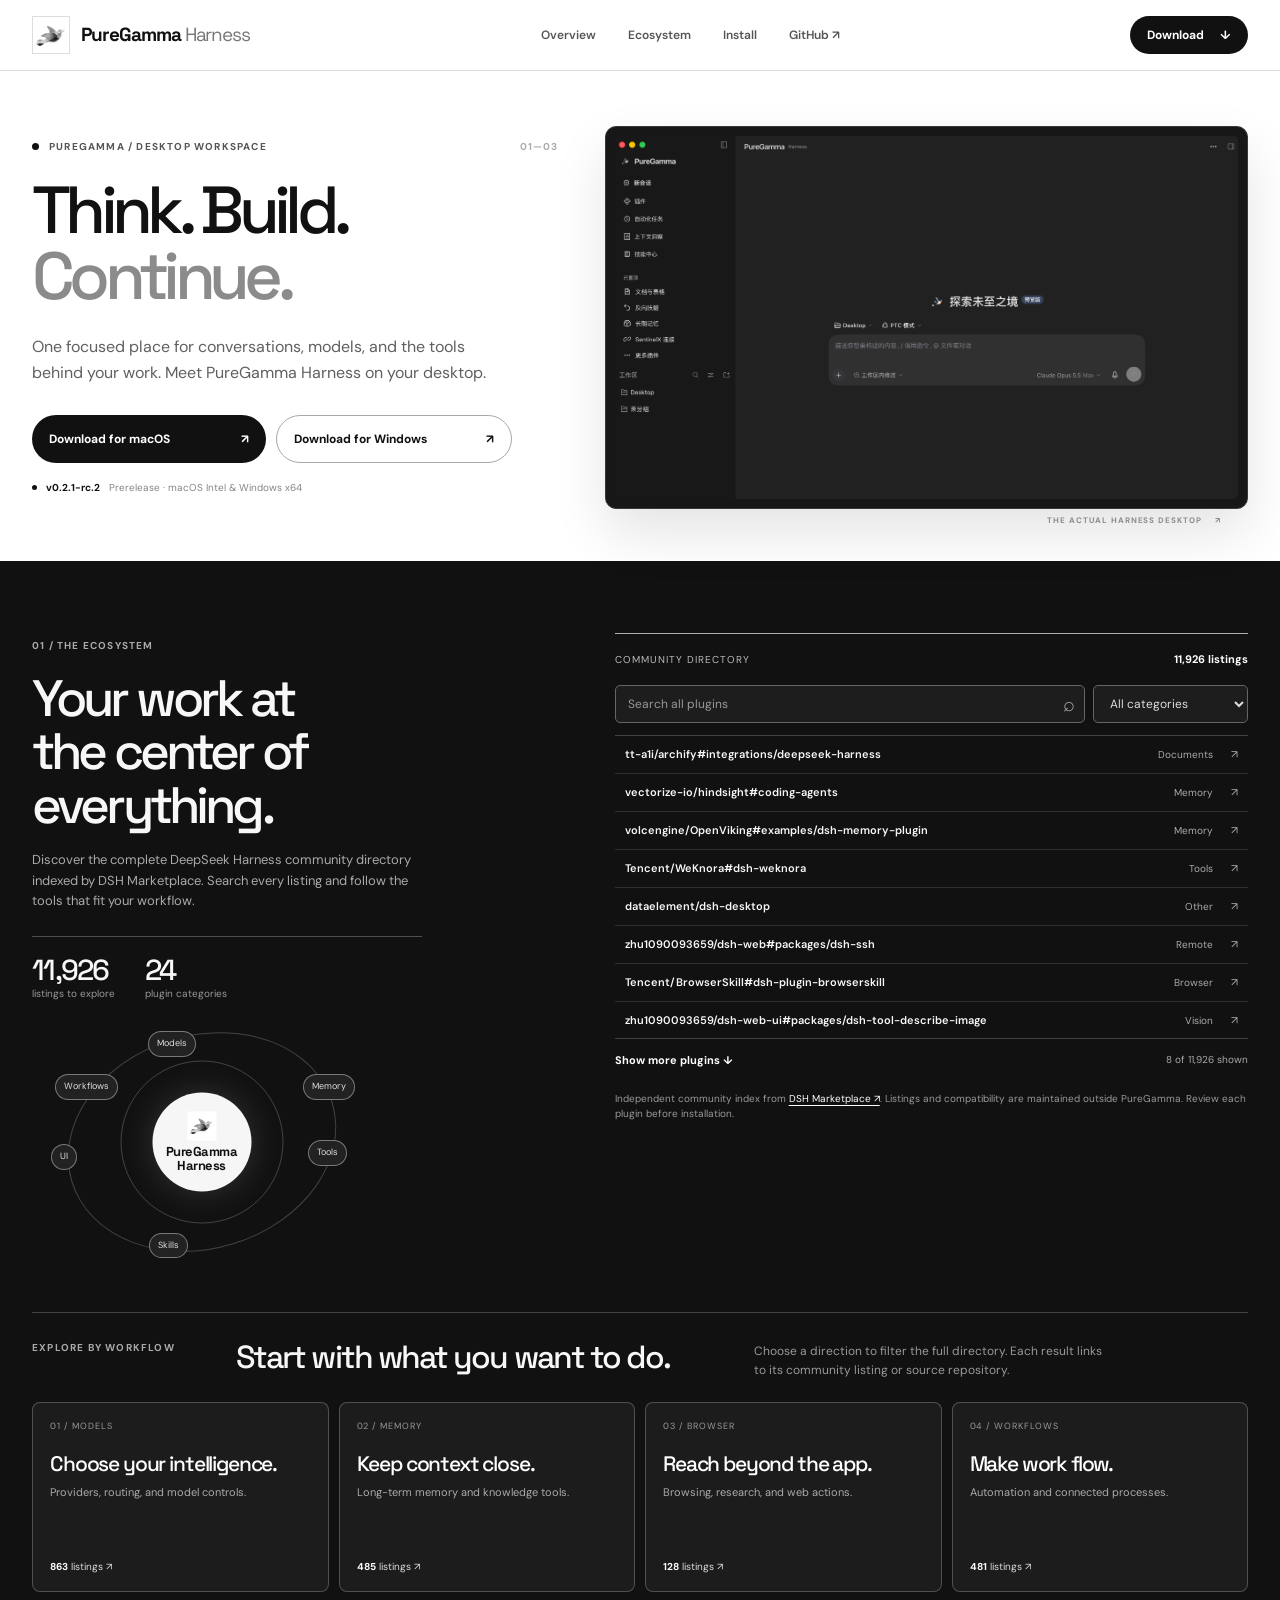
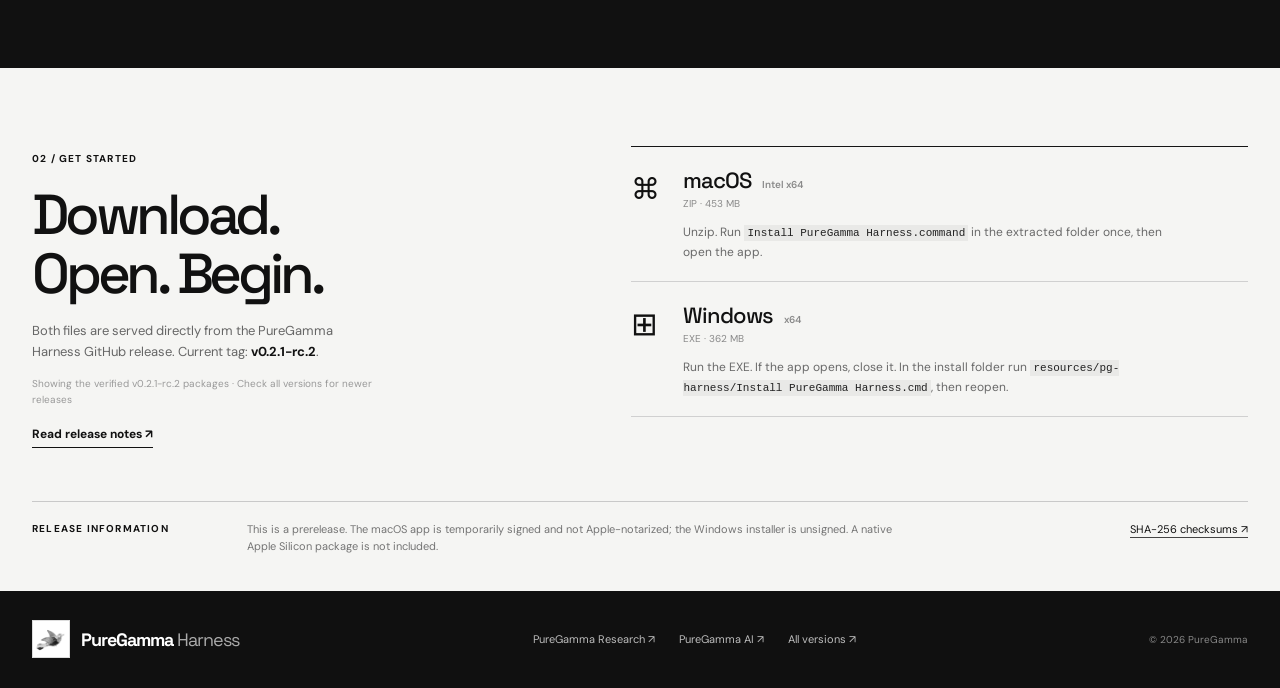
==== harness/index.html @ 01a85931 "Publish PureGamma Harness download site and ecosystem" ====
<!doctype html>
<html lang="en">
<head>
  <meta charset="utf-8">
  <meta name="viewport" content="width=device-width, initial-scale=1">
  <meta name="theme-color" content="#ffffff">
  <meta name="description" content="PureGamma Harness is a focused desktop workspace for AI-assisted research and creation. Download the latest macOS Intel and Windows x64 release.">
  <link rel="canonical" href="https://puregamma.ai/harness/">
  <meta property="og:type" content="website">
  <meta property="og:title" content="PureGamma Harness — Think. Build. Continue.">
  <meta property="og:description" content="One desktop workspace for conversations, models and plugins. Download for macOS Intel and Windows x64.">
  <meta property="og:url" content="https://puregamma.ai/harness/">
  <link rel="icon" href="/favicon.ico">
  <link rel="preconnect" href="https://fonts.googleapis.com">
  <link rel="preconnect" href="https://fonts.gstatic.com" crossorigin>
  <link href="https://fonts.googleapis.com/css2?family=DM+Sans:wght@400;500;600;700&family=Space+Grotesk:wght@400;500;600;700&display=swap" rel="stylesheet">
  <link rel="stylesheet" href="./site.css?v=20261018e">
  <script src="./site.js?v=20261018e" defer></script>
  <title>PureGamma Harness — Download for macOS and Windows</title>
</head>
<body>
  <a class="skip" href="#main">Skip to content</a>
  <header class="topbar" id="top">
    <div class="container nav-inner">
      <a class="brand" href="/harness/" aria-label="PureGamma Harness home">
        <span class="logo-frame"><img src="../assets/partners/pglogo.png" alt="" width="38" height="38"></span>
        <span>PureGamma <span class="brand-secondary">Harness</span></span>
      </a>
      <button class="menu-toggle" type="button" aria-expanded="false" aria-controls="primary-nav" aria-label="Toggle navigation"><span></span><span></span></button>
      <nav class="primary-nav" id="primary-nav" aria-label="Main navigation">
        <a href="#overview">Overview</a><a href="#ecosystem">Ecosystem</a><a href="#install">Install</a>
        <a href="https://github.com/xxxxxwater/PureGamma-harness" target="_blank" rel="noopener noreferrer">GitHub ↗</a>
      </nav>
      <a class="nav-download" href="#download">Download <span aria-hidden="true">↓</span></a>
    </div>
  </header>

  <main id="main">
    <section class="hero" id="overview" aria-labelledby="hero-title">
      <div class="container hero-grid">
        <div class="hero-content">
          <div class="eyebrow"><span class="eyebrow-dot"></span> PUREGAMMA / DESKTOP WORKSPACE <span class="eyebrow-end">01—03</span></div>
          <h1 id="hero-title">Think. Build.<br><span>Continue.</span></h1>
          <p class="hero-copy">One focused place for conversations, models, and the tools behind your work. Meet PureGamma Harness on your desktop.</p>
          <div class="hero-downloads" id="download">
            <a class="button button-dark" data-download-macos href="https://github.com/xxxxxwater/PureGamma-harness/releases/download/puregamma-harness-v0.2.1-rc.2/puregamma-harness-v0.2.1-rc.2-macos-x64.zip"><span>Download for macOS</span><span aria-hidden="true">↗</span></a>
            <a class="button button-light" data-download-windows href="https://github.com/xxxxxwater/PureGamma-harness/releases/download/puregamma-harness-v0.2.1-rc.2/puregamma-harness-v0.2.1-rc.2-windows-x64.exe"><span>Download for Windows</span><span aria-hidden="true">↗</span></a>
          </div>
          <div class="version-line"><span class="version-dot"></span><strong data-release-version>v0.2.1-rc.2</strong><span>Prerelease · macOS Intel & Windows x64</span></div>
        </div>
        <div class="hero-visual">
          <img class="app-shot" src="./puregamma-harness-app.png" alt="Actual PureGamma Harness desktop application showing its conversation workspace and plugin navigation" width="2828" height="1796" fetchpriority="high">
          <span class="visual-label">THE ACTUAL HARNESS DESKTOP <span>↗</span></span>
        </div>
      </div>
    </section>

    <section class="ecosystem" id="ecosystem" aria-labelledby="ecosystem-title">
      <div class="container ecosystem-layout">
        <div class="ecosystem-intro">
          <span class="section-index">01 / THE ECOSYSTEM</span>
          <h2 id="ecosystem-title">Your work at<br>the center of<br>everything.</h2>
          <p>Discover the complete DeepSeek Harness community directory indexed by DSH Marketplace. Search every listing and follow the tools that fit your workflow.</p>
          <div class="ecosystem-metrics"><div><strong data-plugin-count-number>11,926</strong><span>listings to explore</span></div><div><strong data-category-count>24</strong><span>plugin categories</span></div></div>
          <div class="ecosystem-orbit"><span class="orbit-ring ring-one" aria-hidden="true"></span><span class="orbit-ring ring-two" aria-hidden="true"></span><span class="orbit-core"><img src="../assets/partners/pglogo.png" alt="" width="32" height="32">PureGamma<br>Harness</span><button class="orbit-tag tag-model" type="button" data-category-target="model">Models</button><button class="orbit-tag tag-memory" type="button" data-category-target="memory">Memory</button><button class="orbit-tag tag-tools" type="button" data-category-target="tools">Tools</button><button class="orbit-tag tag-skills" type="button" data-category-target="skill">Skills</button><button class="orbit-tag tag-ui" type="button" data-category-target="ui">UI</button><button class="orbit-tag tag-workflow" type="button" data-category-target="workflow">Workflows</button></div>
        </div>
        <div class="ecosystem-directory">
          <div class="directory-top"><span>COMMUNITY DIRECTORY</span><strong data-plugin-count>Loading catalog…</strong></div>
          <div class="directory-controls"><label class="search-box"><span class="sr-only">Search plugins</span><input id="plugin-search" type="search" placeholder="Search all plugins" autocomplete="off"><span aria-hidden="true">⌕</span></label><label class="category-box"><span class="sr-only">Filter plugin category</span><select id="plugin-category"><option value="all">All categories</option></select></label></div>
          <div class="directory-list" id="plugin-list" aria-live="polite"><p class="directory-message">Loading the plugin catalog…</p></div>
          <div class="directory-bottom"><button id="plugin-more" type="button" hidden>Show more plugins ↓</button><span id="plugin-results"></span></div>
          <p class="directory-note">Independent community index from <a href="https://dshmarketplace.dev/" target="_blank" rel="noopener noreferrer">DSH Marketplace ↗</a>. Listings and compatibility are maintained outside PureGamma. Review each plugin before installation.</p>
        </div>
      </div>
      <div class="container ecosystem-routes">
        <div class="routes-heading"><span class="section-index">EXPLORE BY WORKFLOW</span><h3>Start with what you want to do.</h3><p>Choose a direction to filter the full directory. Each result links to its community listing or source repository.</p></div>
        <div class="routes-grid">
          <button type="button" data-category-target="model"><span>01 / MODELS</span><strong>Choose your intelligence.</strong><small>Providers, routing, and model controls.</small><em><b data-category-size="model">—</b> listings ↗</em></button>
          <button type="button" data-category-target="memory"><span>02 / MEMORY</span><strong>Keep context close.</strong><small>Long-term memory and knowledge tools.</small><em><b data-category-size="memory">—</b> listings ↗</em></button>
          <button type="button" data-category-target="browser"><span>03 / BROWSER</span><strong>Reach beyond the app.</strong><small>Browsing, research, and web actions.</small><em><b data-category-size="browser">—</b> listings ↗</em></button>
          <button type="button" data-category-target="workflow"><span>04 / WORKFLOWS</span><strong>Make work flow.</strong><small>Automation and connected processes.</small><em><b data-category-size="workflow">—</b> listings ↗</em></button>
        </div>
      </div>
    </section>

    <section class="install" id="install" aria-labelledby="install-title">
      <div class="container install-grid">
        <div class="install-intro"><span class="section-index">02 / GET STARTED</span><h2 id="install-title">Download.<br>Open. Begin.</h2><p>Both files are served directly from the PureGamma Harness GitHub release. Current tag: <strong data-release-version>v0.2.1-rc.2</strong>.</p><p class="release-status" data-release-state>Checking the latest GitHub tag…</p><a class="text-link" data-release-page href="https://github.com/xxxxxwater/PureGamma-harness/releases/tag/puregamma-harness-v0.2.1-rc.2" target="_blank" rel="noopener noreferrer">Read release notes ↗</a></div>
        <div class="install-details">
          <article><div class="install-platform"><span class="platform-symbol">⌘</span><div><h3>macOS <small>Intel x64</small></h3><p data-file-macos>ZIP · 453 MB</p></div></div><p>Unzip. Run <code>Install PureGamma Harness.command</code> in the extracted folder once, then open the app.</p></article>
          <article><div class="install-platform"><span class="platform-symbol windows">⊞</span><div><h3>Windows <small>x64</small></h3><p data-file-windows>EXE · 362 MB</p></div></div><p>Run the EXE. If the app opens, close it. In the install folder run <code>resources/pg-harness/Install PureGamma Harness.cmd</code>, then reopen.</p></article>
        </div>
      </div>
      <div class="container release-note"><span>RELEASE INFORMATION</span><p>This is a prerelease. The macOS app is temporarily signed and not Apple-notarized; the Windows installer is unsigned. A native Apple Silicon package is not included.</p><a data-checksums href="https://github.com/xxxxxwater/PureGamma-harness/releases/download/puregamma-harness-v0.2.1-rc.2/SHA256SUMS" target="_blank" rel="noopener noreferrer">SHA-256 checksums ↗</a></div>
    </section>
  </main>

  <footer class="footer"><div class="container footer-inner"><a class="footer-brand" href="/harness/"><span class="logo-frame"><img src="../assets/partners/pglogo.png" alt="" width="38" height="38"></span><span>PureGamma <em>Harness</em></span></a><div><a href="https://puregamma.ai/">PureGamma Research ↗</a><a href="https://app.puregamma.ai/en">PureGamma AI ↗</a><a href="https://github.com/xxxxxwater/PureGamma-harness/tags" target="_blank" rel="noopener noreferrer">All versions ↗</a></div><span>© 2026 PureGamma</span></div></footer>
</body>
</html>
---- harness/site.css ----
:root{--ink:#111;--muted:#686868;--line:#dedede;--paper:#fff;--soft:#f5f5f3}
*{box-sizing:border-box}
html{scroll-behavior:smooth}
body{margin:0;background:var(--paper);color:var(--ink);font:15px/1.5 "DM Sans",Arial,sans-serif;-webkit-font-smoothing:antialiased}
a{color:inherit;text-decoration:none}
button{font:inherit}
a,button{outline-offset:4px}
::selection{background:#d9d9d9;color:#111}
.container{width:min(100% - 64px,1360px);margin:auto}
.skip{position:absolute;top:-70px;left:18px;background:#111;color:#fff;padding:10px 18px;z-index:100}.skip:focus{top:10px}
.topbar{position:sticky;top:0;z-index:50;background:#ffffffed;backdrop-filter:blur(15px);border-bottom:1px solid var(--line)}
.nav-inner{height:70px;display:flex;align-items:center;gap:36px}
.brand,.footer-brand{display:inline-flex;align-items:center;gap:11px;white-space:nowrap;font-family:"Space Grotesk",Arial,sans-serif;font-weight:700;font-size:19px;letter-spacing:-.055em}
.brand-secondary{font-weight:400;color:#777}
.logo-frame{display:inline-flex;width:38px;height:38px;align-items:center;justify-content:center;flex:0 0 38px;background:#fff;border:1px solid #ddd;overflow:hidden}
.logo-frame img{width:37px;height:37px;object-fit:cover;filter:grayscale(1) invert(1)}
.primary-nav{display:flex;gap:32px;margin:auto;align-items:center;font-size:12px;font-weight:600;color:#555}
.primary-nav a:hover,.footer a:hover{color:#111;text-decoration:underline;text-underline-offset:4px}
.nav-download{min-width:117px;display:flex;justify-content:space-between;gap:16px;align-items:center;background:#111;color:#fff;padding:10px 17px;border-radius:999px;font-size:12px;font-weight:700}
.nav-download:hover,.button-dark:hover{background:#383838}
.menu-toggle{display:none}
.hero{background:#fff}
.hero-grid{display:grid;grid-template-columns:.9fr 1.1fr;gap:46px;align-items:center;min-height:490px;padding-top:45px;padding-bottom:42px}
.hero-content{padding:15px 0 16px}
.eyebrow,.section-index,.visual-label,.release-note>span{font-size:10px;font-weight:700;letter-spacing:.12em}
.eyebrow{display:flex;align-items:center;gap:10px;white-space:nowrap;color:#555}
.eyebrow-dot,.version-dot{width:7px;height:7px;border-radius:50%;background:#111;display:inline-block;flex:0 0 7px}
.eyebrow-end{margin-left:auto;color:#aaa}
.hero h1{font:500 clamp(59px,5.2vw,84px)/.99 "Space Grotesk",Arial,sans-serif;letter-spacing:-.085em;margin:24px 0 24px;white-space:nowrap}
.hero h1 span{color:#8b8b8b}
.hero-copy{color:#606060;font-size:16px;line-height:1.65;max-width:455px;margin:0 0 29px}
.hero-downloads{display:flex;gap:10px;max-width:480px}
.button{min-height:48px;display:flex;flex:1;align-items:center;justify-content:space-between;gap:12px;padding:0 17px;border-radius:999px;font-size:12px;font-weight:700;transition:background .2s,transform .2s;white-space:nowrap}
.button:hover{transform:translateY(-2px)}
.button-dark{background:#111;color:#fff}
.button-light{background:#fff;color:#111;border:1px solid #a9a9a9}
.button-light:hover{background:#f1f1f1}
.button[aria-disabled="true"]{opacity:.45;pointer-events:none}
.version-line{display:flex;align-items:center;gap:9px;font-size:10px;color:#858585;margin-top:17px;white-space:nowrap}
.version-line strong{color:#111}
.version-dot{width:5px;height:5px;flex-basis:5px}
.hero-visual{min-width:0;position:relative;padding:9px;background:#171717;border:1px solid #383838;border-radius:11px;box-shadow:0 24px 54px #0000001c}
.app-shot{display:block;width:100%;height:auto;aspect-ratio:1.72;object-fit:cover;object-position:center top;border-radius:5px}
.visual-label{position:absolute;right:26px;bottom:0;transform:translateY(150%);color:#8b8b8b;font-size:8px}
.visual-label span{margin-left:10px}
.install-intro h2{font:500 clamp(42px,4.4vw,62px)/1.05 "Space Grotesk",Arial,sans-serif;letter-spacing:-.075em;margin:16px 0 18px}
.install{background:var(--soft);padding:78px 0 0}
.install-grid{display:grid;grid-template-columns:.9fr 1.1fr;gap:95px}
.install-intro h2{margin:16px 0 18px}
.install-intro>p{font-size:13px;line-height:1.6;color:#666;max-width:350px}
.install-intro>p strong{color:#111}
.release-status{min-height:16px;font-size:10px!important;color:#999!important}
.text-link{font-size:12px;font-weight:700;border-bottom:1px solid #111;padding-bottom:4px;display:inline-block;margin-top:7px}
.install-details{border-top:1px solid #151515}
.install-details article{padding:19px 0;border-bottom:1px solid #d0d0d0}
.install-platform{display:flex;align-items:center;gap:15px}
.platform-symbol{font-family:"Space Grotesk";font-size:29px;width:37px;line-height:1}
.platform-symbol.windows{font-size:32px}
.install-platform h3{font:500 22px "Space Grotesk";letter-spacing:-.05em;margin:0}
.install-platform small{font:600 10px "DM Sans";letter-spacing:0;color:#898989;margin-left:6px}
.install-platform p{font-size:10px;color:#888;margin:2px 0 0}
.install-details article>p{font-size:12px;color:#696969;line-height:1.6;margin:12px 0 0 52px;max-width:490px}
code{font-size:11px;background:#e9e9e7;color:#222;padding:2px 3px;overflow-wrap:anywhere}
.release-note{display:grid;grid-template-columns:185px 1fr auto;gap:30px;align-items:start;border-top:1px solid #c9c9c9;margin-top:53px;padding:19px 0 35px}
.release-note p{max-width:650px;font-size:11px;line-height:1.6;color:#747474;margin:0}
.release-note a{font-size:11px;border-bottom:1px solid #444;white-space:nowrap}
.footer{background:#101010;color:#fff}
.footer-inner{min-height:97px;display:flex;align-items:center;gap:30px}
.footer-brand{font-size:18px}.footer-brand em{font-weight:400;color:#aaa;font-style:normal}
.footer-inner>div{display:flex;gap:24px;margin:auto;font-size:11px;color:#bdbdbd}
.footer-inner>span{font-size:10px;color:#888;white-space:nowrap}
@media(max-width:1080px){
  .container{width:min(100% - 48px,1360px)}.nav-inner{gap:22px}.primary-nav{gap:18px}
  .hero-grid{gap:26px}.hero h1{font-size:clamp(56px,6vw,70px)}.version-line{flex-wrap:wrap;white-space:normal}
  .install-grid{gap:45px}
}
@media(max-width:760px){
  .container{width:min(100% - 38px,1360px)}.nav-inner{height:64px}.brand{font-size:17px}.logo-frame{width:32px;height:32px;flex-basis:32px}.logo-frame img{width:31px;height:31px}
  .menu-toggle{margin-left:auto;width:34px;height:34px;display:flex;flex-direction:column;justify-content:center;gap:5px;border:0;background:transparent;padding:4px}.menu-toggle span{display:block;width:24px;height:2px;background:#111}
  .primary-nav{display:none;position:absolute;top:64px;left:0;right:0;background:#fff;padding:12px 19px 20px;flex-direction:column;align-items:stretch;gap:0;border-bottom:1px solid var(--line)}.primary-nav.open{display:flex}.primary-nav a{padding:11px 0;border-bottom:1px solid #eee;font-size:14px}
  .nav-download{display:none}.hero-grid{display:block;padding-top:42px;padding-bottom:30px;min-height:0}.hero-content{padding:0}.hero h1{font-size:clamp(51px,12vw,75px);margin:21px 0 18px}.hero-copy{font-size:14px;margin-bottom:22px}.hero-downloads{display:flex;gap:8px}.button{flex:1;font-size:11px;min-height:45px;padding:0 13px}.version-line{margin-top:14px;font-size:9px}.hero-visual{margin-top:29px;padding:7px}.visual-label{display:none}
  .install{padding-top:61px}.install-grid{display:block}.install-intro h2{font-size:45px}.install-details{margin-top:37px}.release-note{grid-template-columns:1fr;gap:12px;margin-top:40px;padding-bottom:32px}.release-note a{justify-self:start}.footer-inner{padding:24px 0;display:flex;align-items:flex-start;flex-direction:column;gap:18px}.footer-inner>div{margin:0;flex-wrap:wrap;gap:12px 19px}
}
@media(max-width:460px){
  .brand-secondary{display:none}.hero h1{font-size:53px}.hero-downloads{display:block}.button{margin-bottom:8px}
}
@media(prefers-reduced-motion:reduce){html{scroll-behavior:auto}*,*:before,*:after{animation-duration:.01ms!important;transition-duration:.01ms!important}}
.sr-only{position:absolute;width:1px;height:1px;padding:0;margin:-1px;overflow:hidden;clip:rect(0,0,0,0);white-space:nowrap;border:0}
.ecosystem{background:#111;color:#f7f7f7;padding:72px 0 76px;overflow:hidden}
.ecosystem-layout{display:grid;grid-template-columns:.88fr 1.12fr;gap:7%;align-items:start}
.ecosystem .section-index{color:#aaa}.ecosystem h2{font:500 clamp(39px,4vw,58px)/1.05 "Space Grotesk",Arial,sans-serif;letter-spacing:-.075em;margin:16px 0 17px}.ecosystem-intro>p{color:#aaa;font-size:13px;line-height:1.6;max-width:390px;margin:0}
.ecosystem-orbit{position:relative;width:295px;height:245px;margin:18px 0 0 22px}.orbit-ring{position:absolute;border:1px solid #ffffff35;border-radius:50%;left:50%;top:50%;transform:translate(-50%,-50%)}.ring-one{width:163px;height:163px}.ring-two{width:273px;height:214px;transform:translate(-50%,-50%) rotate(-17deg)}.orbit-core{position:absolute;left:50%;top:50%;transform:translate(-50%,-50%);display:flex;flex-direction:column;align-items:center;justify-content:center;text-align:center;width:99px;height:99px;background:#f6f6f6;color:#111;border-radius:50%;font:700 13px/1.05 "Space Grotesk";letter-spacing:-.04em;box-shadow:0 0 35px #ffffff25}.orbit-core img{width:29px;height:29px;object-fit:cover;filter:grayscale(1) invert(1);margin-bottom:4px}.orbit-tag{position:absolute;padding:5px 8px;border:1px solid #ffffff65;border-radius:99px;background:#222;color:#ddd;font-size:9px;white-space:nowrap;cursor:pointer}.orbit-tag:hover,.orbit-tag:focus-visible{background:#fff;color:#111;border-color:#fff}.tag-model{top:12px;left:94px}.tag-memory{top:55px;right:-6px}.tag-tools{top:121px;right:2px}.tag-skills{bottom:6px;left:95px}.tag-ui{top:125px;left:-3px}.tag-workflow{top:55px;left:1px}
.ecosystem-directory{border-top:1px solid #ffffffa8;scroll-margin-top:92px}.directory-top{display:flex;justify-content:space-between;gap:15px;align-items:center;padding:17px 0;font-size:10px;letter-spacing:.1em;color:#bbb}.directory-top strong{font-size:11px;letter-spacing:0;color:#fff}.directory-controls{display:flex;gap:8px;margin-bottom:12px}.search-box,.category-box{position:relative;display:block}.search-box{flex:1}.category-box{width:155px}.search-box input,.category-box select{height:38px;width:100%;border:1px solid #666;border-radius:5px;background:#1d1d1d;color:#fff;padding:0 12px;font:12px "DM Sans";outline-offset:2px}.search-box input{padding-right:31px}.search-box input::placeholder{color:#999}.search-box>span:last-child{position:absolute;right:10px;top:4px;color:#aaa;font-size:20px}.category-box select{appearance:auto;color:#ddd}
.directory-list{min-height:304px;max-height:304px;overflow:auto;border-top:1px solid #ffffff36;border-bottom:1px solid #ffffff36;scrollbar-color:#777 #222}.plugin-row{display:grid;grid-template-columns:minmax(0,1fr) 110px 15px;gap:10px;align-items:center;min-height:38px;padding:7px 10px;border-bottom:1px solid #ffffff1f;font-size:11px}.plugin-row:hover{background:#ffffff12}.plugin-row strong{font-weight:600;white-space:nowrap;overflow:hidden;text-overflow:ellipsis}.plugin-row span:nth-child(2){color:#aaa;font-size:10px;text-align:right;text-transform:capitalize}.plugin-row span:last-child{color:#aaa;text-align:right}.directory-message{padding:22px 10px;color:#aaa;font-size:12px}.directory-bottom{display:flex;justify-content:space-between;gap:15px;align-items:center;min-height:42px;font-size:10px;color:#aaa}.directory-bottom button{border:0;padding:4px 0;background:none;color:#fff;font:700 11px "DM Sans";cursor:pointer}.directory-bottom button:hover{text-decoration:underline}.directory-note{font-size:10px;line-height:1.55;color:#999;margin:10px 0 0}.directory-note a{color:#fff;text-decoration:underline;text-underline-offset:3px}
.ecosystem-metrics{display:flex;gap:30px;max-width:390px;border-top:1px solid #ffffff42;margin-top:24px;padding-top:18px}.ecosystem-metrics div{display:flex;flex-direction:column;gap:2px}.ecosystem-metrics strong{font:500 29px/1 "Space Grotesk";letter-spacing:-.06em}.ecosystem-metrics span{font-size:10px;color:#999}
.ecosystem-routes{border-top:1px solid #ffffff36;margin-top:48px;padding-top:27px}.routes-heading{display:grid;grid-template-columns:180px 1fr 1fr;gap:24px;align-items:start;margin-bottom:23px}.routes-heading h3{font:500 clamp(26px,2.5vw,38px)/1.1 "Space Grotesk";letter-spacing:-.06em;margin:0}.routes-heading p{color:#999;font-size:12px;line-height:1.55;margin:2px 0 0;max-width:360px}.routes-grid{display:grid;grid-template-columns:repeat(4,minmax(0,1fr));gap:10px}.routes-grid button{display:flex;flex-direction:column;align-items:flex-start;text-align:left;min-height:190px;border:1px solid #ffffff3a;border-radius:8px;background:#1c1c1c;color:#fff;padding:17px;cursor:pointer;transition:background .2s,border-color .2s,transform .2s}.routes-grid button:hover,.routes-grid button:focus-visible{background:#292929;border-color:#ffffff8c;transform:translateY(-2px)}.routes-grid button>span{font-size:9px;letter-spacing:.11em;color:#999}.routes-grid strong{font:500 21px/1.15 "Space Grotesk";letter-spacing:-.055em;margin:18px 0 8px}.routes-grid small{font-size:11px;line-height:1.5;color:#aaa}.routes-grid em{font-style:normal;font-size:10px;color:#ddd;margin-top:auto;padding-top:15px}.routes-grid em b{font-weight:700;color:#fff}
@media(max-width:1100px){.routes-heading{grid-template-columns:145px 1fr 1fr}.routes-grid{grid-template-columns:repeat(2,minmax(0,1fr))}}
@media(max-width:900px){.ecosystem-layout{gap:4%}.ecosystem-orbit{transform:scale(.85);transform-origin:left top;margin-bottom:-35px}}
@media(max-width:760px){.ecosystem{padding:61px 0}.ecosystem-layout{display:block}.ecosystem h2{font-size:43px}.ecosystem-orbit{margin:20px auto 0;transform:none;height:235px}.ecosystem-directory{margin-top:12px}.ecosystem-routes{margin-top:35px}.routes-heading{display:block}.routes-heading h3{margin:13px 0}.routes-heading p{margin-bottom:20px}.directory-list{min-height:266px;max-height:266px}.plugin-row{grid-template-columns:minmax(0,1fr) 75px 12px}}
@media(max-width:460px){.routes-grid{grid-template-columns:1fr}.routes-grid button{min-height:165px}.ecosystem-metrics{gap:22px}.category-box{width:123px}.search-box input,.category-box select{font-size:11px}.ecosystem-orbit{transform:scale(.85);transform-origin:center top;margin-bottom:-31px}.plugin-row{font-size:10px}}
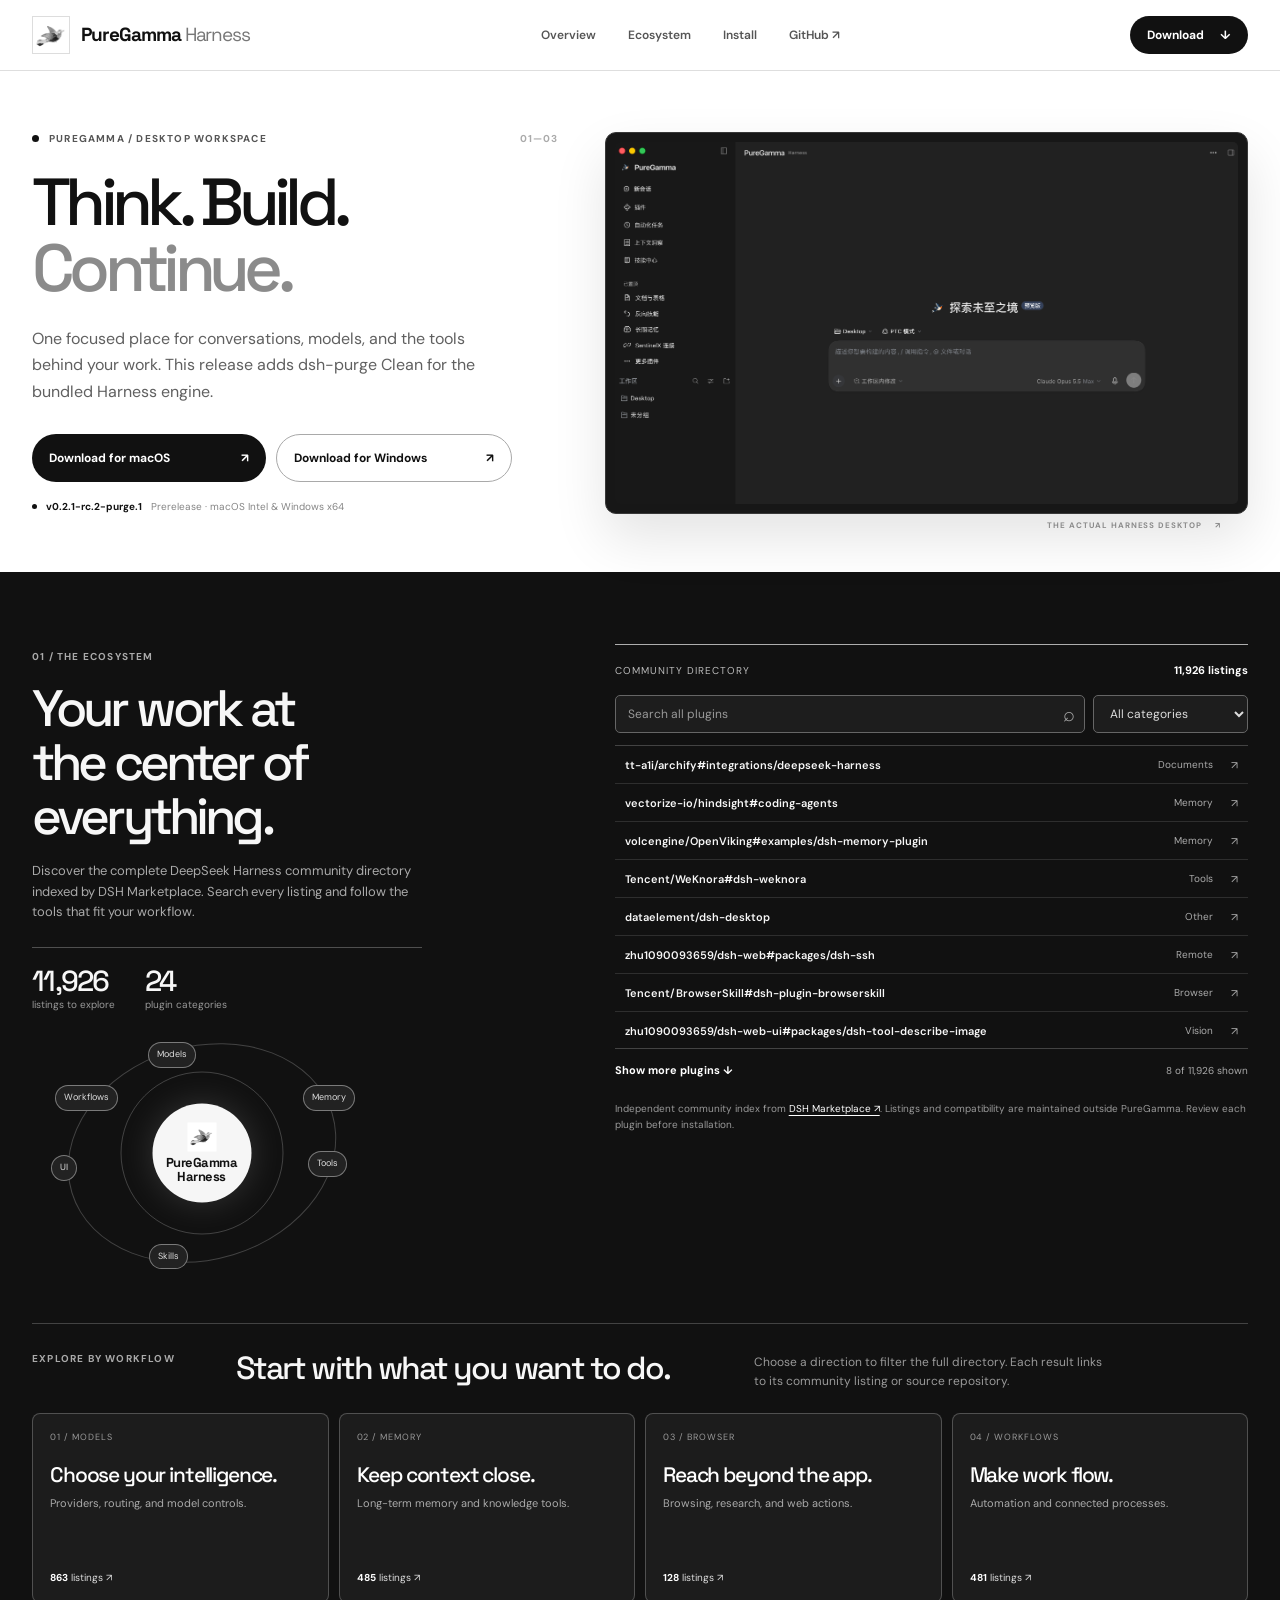
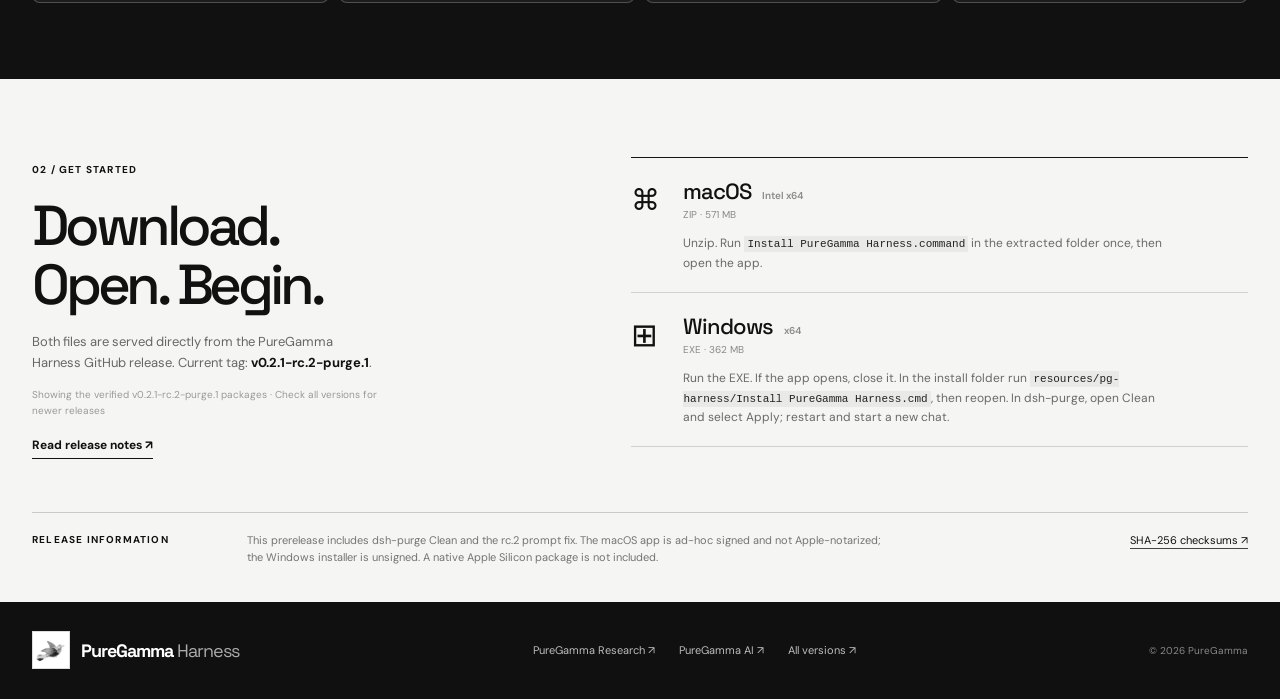
==== commit fd056066: "feat(harness-site): link dsh-purge desktop release" ====
--- a/harness/index.html
+++ b/harness/index.html
@@ -41,12 +41,12 @@
         <div class="hero-content">
           <div class="eyebrow"><span class="eyebrow-dot"></span> PUREGAMMA / DESKTOP WORKSPACE <span class="eyebrow-end">01—03</span></div>
           <h1 id="hero-title">Think. Build.<br><span>Continue.</span></h1>
-          <p class="hero-copy">One focused place for conversations, models, and the tools behind your work. Meet PureGamma Harness on your desktop.</p>
+          <p class="hero-copy">One focused place for conversations, models, and the tools behind your work. This release adds dsh-purge Clean for the bundled Harness engine.</p>
           <div class="hero-downloads" id="download">
-            <a class="button button-dark" data-download-macos href="https://github.com/xxxxxwater/PureGamma-harness/releases/download/puregamma-harness-v0.2.1-rc.2/puregamma-harness-v0.2.1-rc.2-macos-x64.zip"><span>Download for macOS</span><span aria-hidden="true">↗</span></a>
-            <a class="button button-light" data-download-windows href="https://github.com/xxxxxwater/PureGamma-harness/releases/download/puregamma-harness-v0.2.1-rc.2/puregamma-harness-v0.2.1-rc.2-windows-x64.exe"><span>Download for Windows</span><span aria-hidden="true">↗</span></a>
+            <a class="button button-dark" data-download-macos href="https://github.com/xxxxxwater/PureGamma-harness/releases/download/puregamma-harness-v0.2.1-rc.2-purge.1/puregamma-harness-v0.2.1-rc.2-purge.1-macos-x64.zip"><span>Download for macOS</span><span aria-hidden="true">↗</span></a>
+            <a class="button button-light" data-download-windows href="https://github.com/xxxxxwater/PureGamma-harness/releases/download/puregamma-harness-v0.2.1-rc.2-purge.1/puregamma-harness-v0.2.1-rc.2-purge.1-windows-x64.exe"><span>Download for Windows</span><span aria-hidden="true">↗</span></a>
           </div>
-          <div class="version-line"><span class="version-dot"></span><strong data-release-version>v0.2.1-rc.2</strong><span>Prerelease · macOS Intel & Windows x64</span></div>
+          <div class="version-line"><span class="version-dot"></span><strong data-release-version>v0.2.1-rc.2-purge.1</strong><span>Prerelease · macOS Intel & Windows x64</span></div>
         </div>
         <div class="hero-visual">
           <img class="app-shot" src="./puregamma-harness-app.png" alt="Actual PureGamma Harness desktop application showing its conversation workspace and plugin navigation" width="2828" height="1796" fetchpriority="high">
@@ -85,13 +85,13 @@
 
     <section class="install" id="install" aria-labelledby="install-title">
       <div class="container install-grid">
-        <div class="install-intro"><span class="section-index">02 / GET STARTED</span><h2 id="install-title">Download.<br>Open. Begin.</h2><p>Both files are served directly from the PureGamma Harness GitHub release. Current tag: <strong data-release-version>v0.2.1-rc.2</strong>.</p><p class="release-status" data-release-state>Checking the latest GitHub tag…</p><a class="text-link" data-release-page href="https://github.com/xxxxxwater/PureGamma-harness/releases/tag/puregamma-harness-v0.2.1-rc.2" target="_blank" rel="noopener noreferrer">Read release notes ↗</a></div>
+        <div class="install-intro"><span class="section-index">02 / GET STARTED</span><h2 id="install-title">Download.<br>Open. Begin.</h2><p>Both files are served directly from the PureGamma Harness GitHub release. Current tag: <strong data-release-version>v0.2.1-rc.2-purge.1</strong>.</p><p class="release-status" data-release-state>Checking the latest GitHub tag…</p><a class="text-link" data-release-page href="https://github.com/xxxxxwater/PureGamma-harness/releases/tag/puregamma-harness-v0.2.1-rc.2-purge.1" target="_blank" rel="noopener noreferrer">Read release notes ↗</a></div>
         <div class="install-details">
-          <article><div class="install-platform"><span class="platform-symbol">⌘</span><div><h3>macOS <small>Intel x64</small></h3><p data-file-macos>ZIP · 453 MB</p></div></div><p>Unzip. Run <code>Install PureGamma Harness.command</code> in the extracted folder once, then open the app.</p></article>
-          <article><div class="install-platform"><span class="platform-symbol windows">⊞</span><div><h3>Windows <small>x64</small></h3><p data-file-windows>EXE · 362 MB</p></div></div><p>Run the EXE. If the app opens, close it. In the install folder run <code>resources/pg-harness/Install PureGamma Harness.cmd</code>, then reopen.</p></article>
+          <article><div class="install-platform"><span class="platform-symbol">⌘</span><div><h3>macOS <small>Intel x64</small></h3><p data-file-macos>ZIP · 571 MB</p></div></div><p>Unzip. Run <code>Install PureGamma Harness.command</code> in the extracted folder once, then open the app.</p></article>
+          <article><div class="install-platform"><span class="platform-symbol windows">⊞</span><div><h3>Windows <small>x64</small></h3><p data-file-windows>EXE · 362 MB</p></div></div><p>Run the EXE. If the app opens, close it. In the install folder run <code>resources/pg-harness/Install PureGamma Harness.cmd</code>, then reopen. In dsh-purge, open Clean and select Apply; restart and start a new chat.</p></article>
         </div>
       </div>
-      <div class="container release-note"><span>RELEASE INFORMATION</span><p>This is a prerelease. The macOS app is temporarily signed and not Apple-notarized; the Windows installer is unsigned. A native Apple Silicon package is not included.</p><a data-checksums href="https://github.com/xxxxxwater/PureGamma-harness/releases/download/puregamma-harness-v0.2.1-rc.2/SHA256SUMS" target="_blank" rel="noopener noreferrer">SHA-256 checksums ↗</a></div>
+      <div class="container release-note"><span>RELEASE INFORMATION</span><p>This prerelease includes dsh-purge Clean and the rc.2 prompt fix. The macOS app is ad-hoc signed and not Apple-notarized; the Windows installer is unsigned. A native Apple Silicon package is not included.</p><a data-checksums href="https://github.com/xxxxxwater/PureGamma-harness/releases/download/puregamma-harness-v0.2.1-rc.2-purge.1/SHA256SUMS" target="_blank" rel="noopener noreferrer">SHA-256 checksums ↗</a></div>
     </section>
   </main>
 
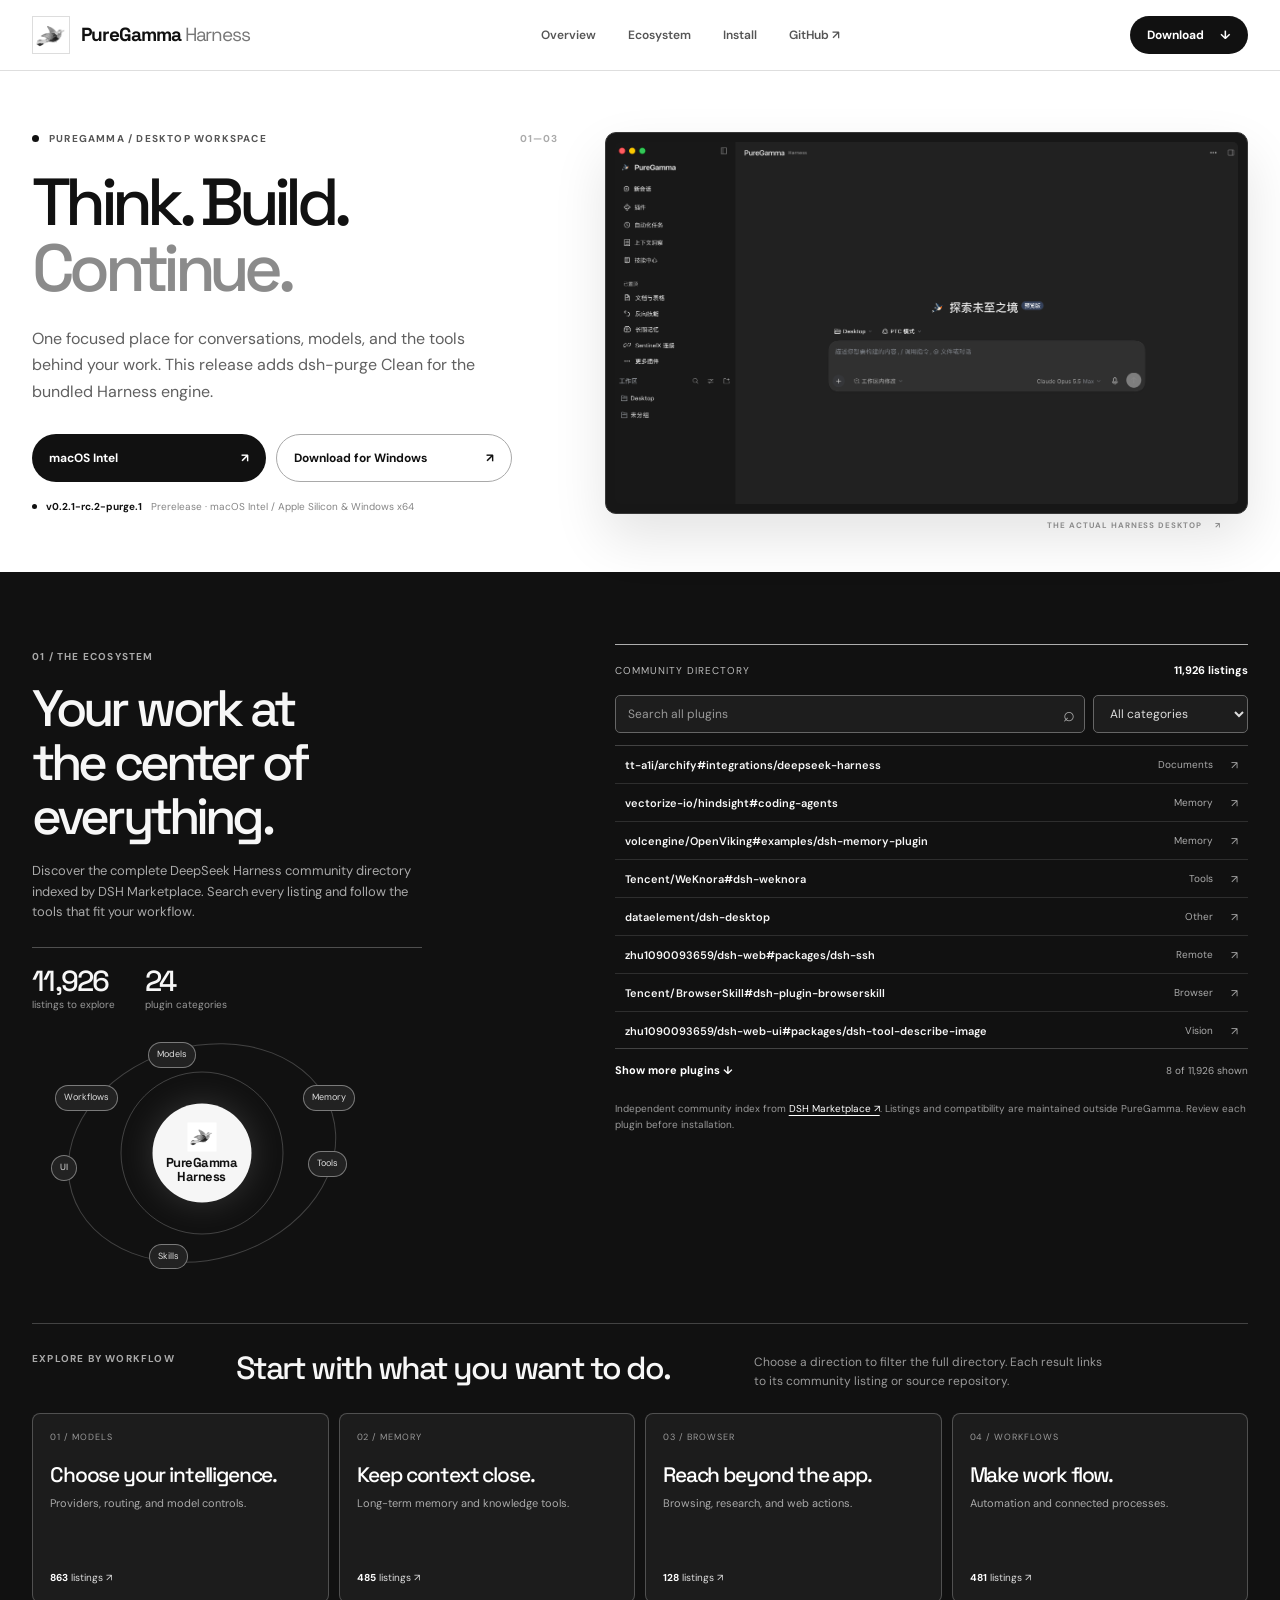
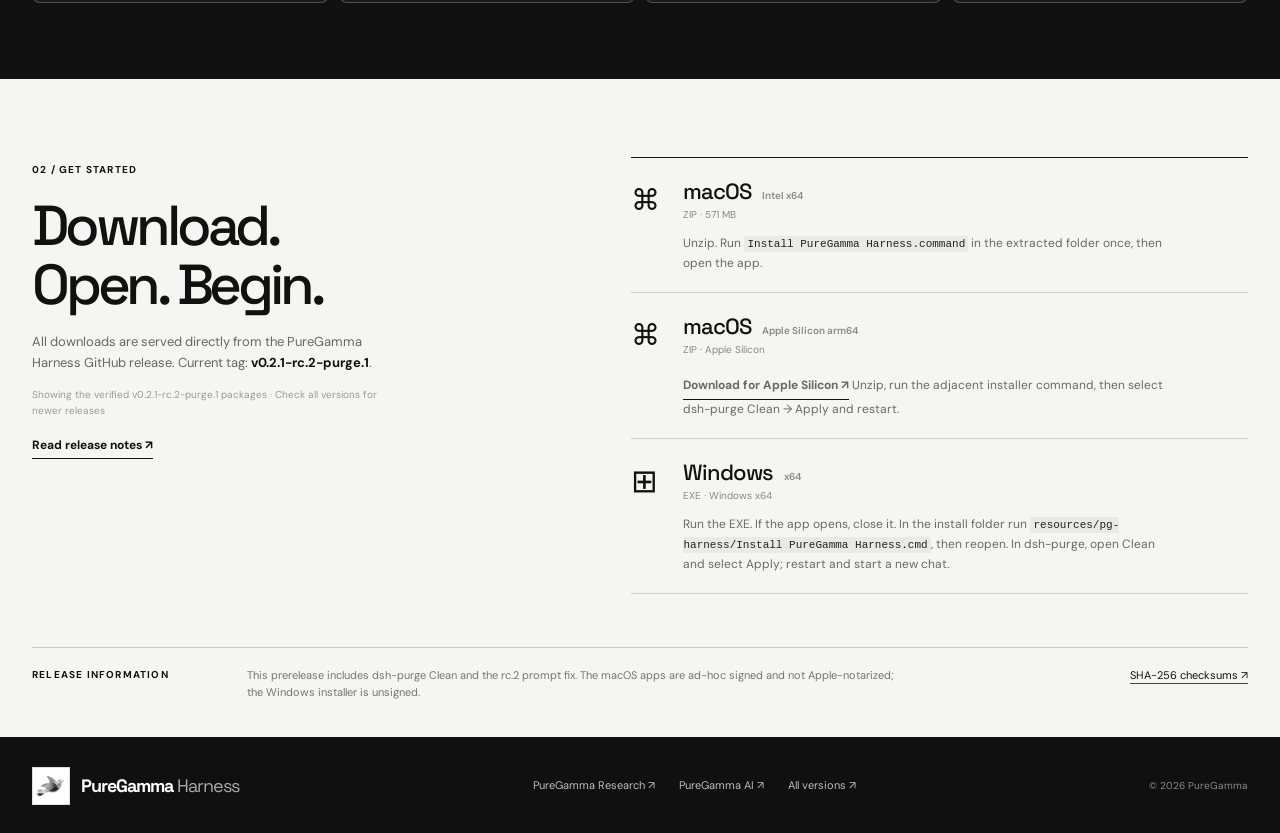
==== commit c9370d83: "Add Apple Silicon download for dsh-purge release" ====
--- a/harness/index.html
+++ b/harness/index.html
@@ -4,18 +4,18 @@
   <meta charset="utf-8">
   <meta name="viewport" content="width=device-width, initial-scale=1">
   <meta name="theme-color" content="#ffffff">
-  <meta name="description" content="PureGamma Harness is a focused desktop workspace for AI-assisted research and creation. Download the latest macOS Intel and Windows x64 release.">
+  <meta name="description" content="PureGamma Harness is a focused desktop workspace for AI-assisted research and creation. Download the latest macOS Intel, Apple Silicon, and Windows x64 release with dsh-purge Clean.">
   <link rel="canonical" href="https://puregamma.ai/harness/">
   <meta property="og:type" content="website">
   <meta property="og:title" content="PureGamma Harness — Think. Build. Continue.">
-  <meta property="og:description" content="One desktop workspace for conversations, models and plugins. Download for macOS Intel and Windows x64.">
+  <meta property="og:description" content="One desktop workspace for conversations, models and plugins. Download for macOS Intel, Apple Silicon, and Windows x64 with dsh-purge Clean.">
   <meta property="og:url" content="https://puregamma.ai/harness/">
   <link rel="icon" href="/favicon.ico">
   <link rel="preconnect" href="https://fonts.googleapis.com">
   <link rel="preconnect" href="https://fonts.gstatic.com" crossorigin>
   <link href="https://fonts.googleapis.com/css2?family=DM+Sans:wght@400;500;600;700&family=Space+Grotesk:wght@400;500;600;700&display=swap" rel="stylesheet">
   <link rel="stylesheet" href="./site.css?v=20261018e">
-  <script src="./site.js?v=20261018e" defer></script>
+  <script src="./site.js?v=20261021a" defer></script>
   <title>PureGamma Harness — Download for macOS and Windows</title>
 </head>
 <body>
@@ -43,10 +43,10 @@
           <h1 id="hero-title">Think. Build.<br><span>Continue.</span></h1>
           <p class="hero-copy">One focused place for conversations, models, and the tools behind your work. This release adds dsh-purge Clean for the bundled Harness engine.</p>
           <div class="hero-downloads" id="download">
-            <a class="button button-dark" data-download-macos href="https://github.com/xxxxxwater/PureGamma-harness/releases/download/puregamma-harness-v0.2.1-rc.2-purge.1/puregamma-harness-v0.2.1-rc.2-purge.1-macos-x64.zip"><span>Download for macOS</span><span aria-hidden="true">↗</span></a>
+            <a class="button button-dark" data-download-macos href="https://github.com/xxxxxwater/PureGamma-harness/releases/download/puregamma-harness-v0.2.1-rc.2-purge.1/puregamma-harness-v0.2.1-rc.2-purge.1-macos-x64.zip"><span>macOS Intel</span><span aria-hidden="true">↗</span></a>
             <a class="button button-light" data-download-windows href="https://github.com/xxxxxwater/PureGamma-harness/releases/download/puregamma-harness-v0.2.1-rc.2-purge.1/puregamma-harness-v0.2.1-rc.2-purge.1-windows-x64.exe"><span>Download for Windows</span><span aria-hidden="true">↗</span></a>
           </div>
-          <div class="version-line"><span class="version-dot"></span><strong data-release-version>v0.2.1-rc.2-purge.1</strong><span>Prerelease · macOS Intel & Windows x64</span></div>
+          <div class="version-line"><span class="version-dot"></span><strong data-release-version>v0.2.1-rc.2-purge.1</strong><span>Prerelease · macOS Intel / Apple Silicon & Windows x64</span></div>
         </div>
         <div class="hero-visual">
           <img class="app-shot" src="./puregamma-harness-app.png" alt="Actual PureGamma Harness desktop application showing its conversation workspace and plugin navigation" width="2828" height="1796" fetchpriority="high">
@@ -85,13 +85,14 @@
 
     <section class="install" id="install" aria-labelledby="install-title">
       <div class="container install-grid">
-        <div class="install-intro"><span class="section-index">02 / GET STARTED</span><h2 id="install-title">Download.<br>Open. Begin.</h2><p>Both files are served directly from the PureGamma Harness GitHub release. Current tag: <strong data-release-version>v0.2.1-rc.2-purge.1</strong>.</p><p class="release-status" data-release-state>Checking the latest GitHub tag…</p><a class="text-link" data-release-page href="https://github.com/xxxxxwater/PureGamma-harness/releases/tag/puregamma-harness-v0.2.1-rc.2-purge.1" target="_blank" rel="noopener noreferrer">Read release notes ↗</a></div>
+        <div class="install-intro"><span class="section-index">02 / GET STARTED</span><h2 id="install-title">Download.<br>Open. Begin.</h2><p>All downloads are served directly from the PureGamma Harness GitHub release. Current tag: <strong data-release-version>v0.2.1-rc.2-purge.1</strong>.</p><p class="release-status" data-release-state>Checking the latest GitHub tag…</p><a class="text-link" data-release-page href="https://github.com/xxxxxwater/PureGamma-harness/releases/tag/puregamma-harness-v0.2.1-rc.2-purge.1" target="_blank" rel="noopener noreferrer">Read release notes ↗</a></div>
         <div class="install-details">
           <article><div class="install-platform"><span class="platform-symbol">⌘</span><div><h3>macOS <small>Intel x64</small></h3><p data-file-macos>ZIP · 571 MB</p></div></div><p>Unzip. Run <code>Install PureGamma Harness.command</code> in the extracted folder once, then open the app.</p></article>
-          <article><div class="install-platform"><span class="platform-symbol windows">⊞</span><div><h3>Windows <small>x64</small></h3><p data-file-windows>EXE · 362 MB</p></div></div><p>Run the EXE. If the app opens, close it. In the install folder run <code>resources/pg-harness/Install PureGamma Harness.cmd</code>, then reopen. In dsh-purge, open Clean and select Apply; restart and start a new chat.</p></article>
+          <article><div class="install-platform"><span class="platform-symbol">⌘</span><div><h3>macOS <small>Apple Silicon arm64</small></h3><p data-file-arm64>ZIP · Apple Silicon</p></div></div><p><a class="text-link" data-download-arm64 href="https://github.com/xxxxxwater/PureGamma-harness/releases/download/puregamma-harness-v0.2.1-rc.2-purge.1/puregamma-harness-v0.2.1-rc.2-purge.1-macos-arm64.zip">Download for Apple Silicon ↗</a> Unzip, run the adjacent installer command, then select dsh-purge Clean → Apply and restart.</p></article>
+          <article><div class="install-platform"><span class="platform-symbol windows">⊞</span><div><h3>Windows <small>x64</small></h3><p data-file-windows>EXE · Windows x64</p></div></div><p>Run the EXE. If the app opens, close it. In the install folder run <code>resources/pg-harness/Install PureGamma Harness.cmd</code>, then reopen. In dsh-purge, open Clean and select Apply; restart and start a new chat.</p></article>
         </div>
       </div>
-      <div class="container release-note"><span>RELEASE INFORMATION</span><p>This prerelease includes dsh-purge Clean and the rc.2 prompt fix. The macOS app is ad-hoc signed and not Apple-notarized; the Windows installer is unsigned. A native Apple Silicon package is not included.</p><a data-checksums href="https://github.com/xxxxxwater/PureGamma-harness/releases/download/puregamma-harness-v0.2.1-rc.2-purge.1/SHA256SUMS" target="_blank" rel="noopener noreferrer">SHA-256 checksums ↗</a></div>
+      <div class="container release-note"><span>RELEASE INFORMATION</span><p>This prerelease includes dsh-purge Clean and the rc.2 prompt fix. The macOS apps are ad-hoc signed and not Apple-notarized; the Windows installer is unsigned.</p><a data-checksums href="https://github.com/xxxxxwater/PureGamma-harness/releases/download/puregamma-harness-v0.2.1-rc.2-purge.1/SHA256SUMS" target="_blank" rel="noopener noreferrer">SHA-256 checksums ↗</a></div>
     </section>
   </main>
 
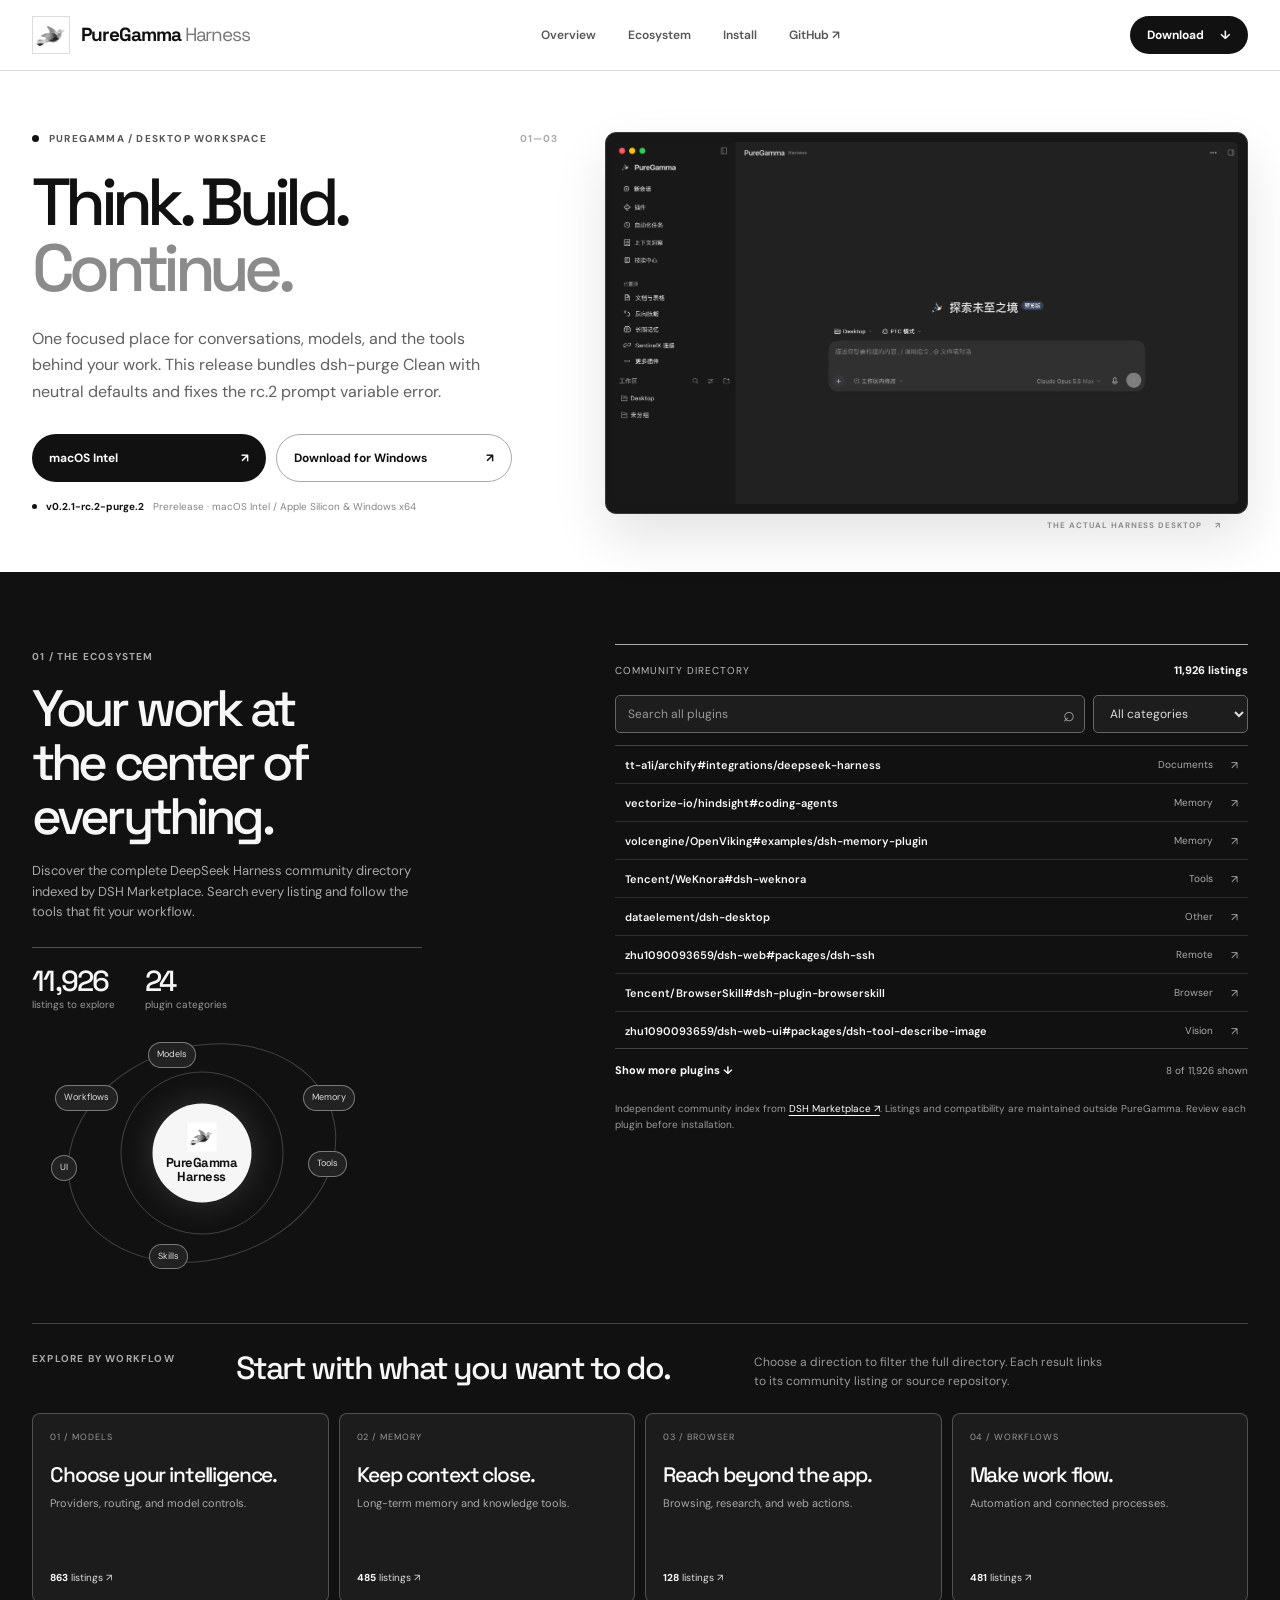
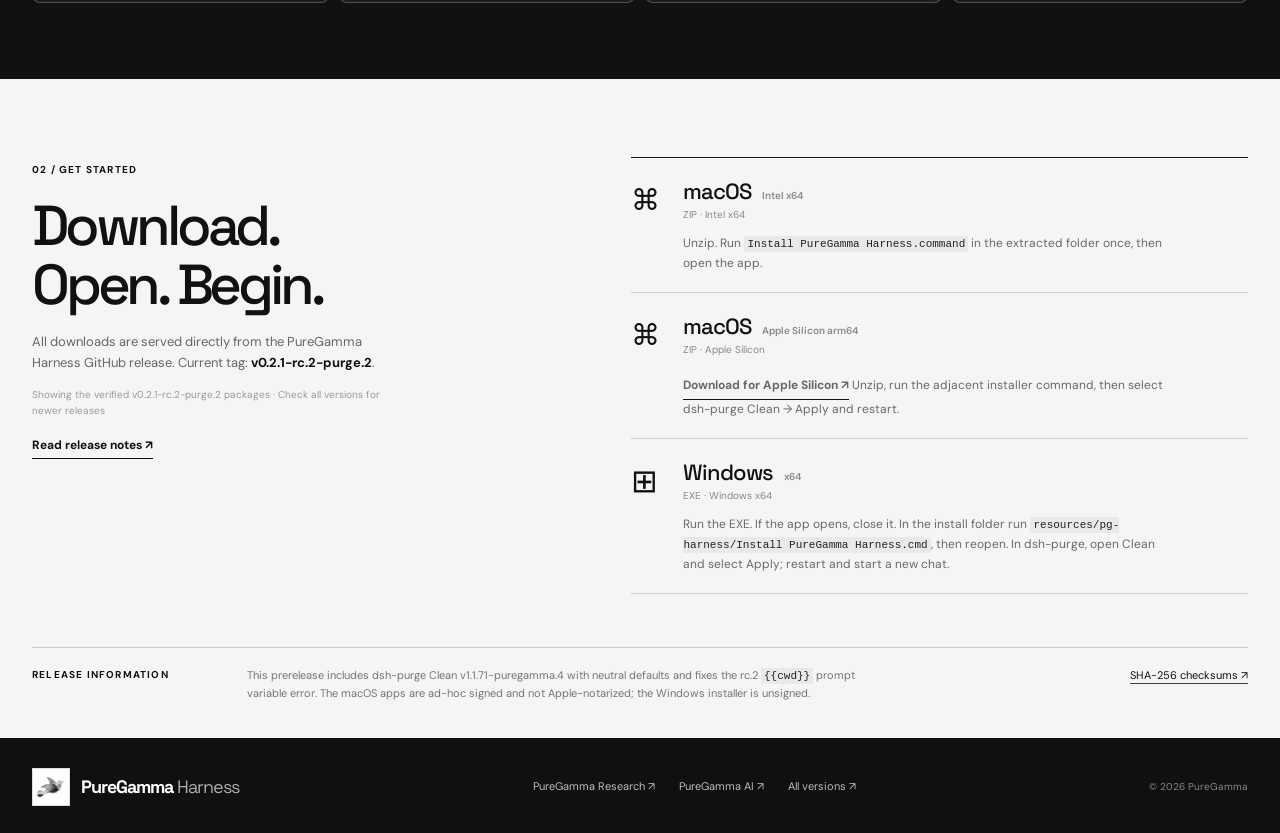
==== commit 25222f8a: "Update Harness download page for dsh-purge Clean refresh" ====
--- a/harness/index.html
+++ b/harness/index.html
@@ -15,7 +15,7 @@
   <link rel="preconnect" href="https://fonts.gstatic.com" crossorigin>
   <link href="https://fonts.googleapis.com/css2?family=DM+Sans:wght@400;500;600;700&family=Space+Grotesk:wght@400;500;600;700&display=swap" rel="stylesheet">
   <link rel="stylesheet" href="./site.css?v=20261018e">
-  <script src="./site.js?v=20261021a" defer></script>
+  <script src="./site.js?v=20261021b" defer></script>
   <title>PureGamma Harness — Download for macOS and Windows</title>
 </head>
 <body>
@@ -41,12 +41,12 @@
         <div class="hero-content">
           <div class="eyebrow"><span class="eyebrow-dot"></span> PUREGAMMA / DESKTOP WORKSPACE <span class="eyebrow-end">01—03</span></div>
           <h1 id="hero-title">Think. Build.<br><span>Continue.</span></h1>
-          <p class="hero-copy">One focused place for conversations, models, and the tools behind your work. This release adds dsh-purge Clean for the bundled Harness engine.</p>
+          <p class="hero-copy">One focused place for conversations, models, and the tools behind your work. This release bundles dsh-purge Clean with neutral defaults and fixes the rc.2 prompt variable error.</p>
           <div class="hero-downloads" id="download">
-            <a class="button button-dark" data-download-macos href="https://github.com/xxxxxwater/PureGamma-harness/releases/download/puregamma-harness-v0.2.1-rc.2-purge.1/puregamma-harness-v0.2.1-rc.2-purge.1-macos-x64.zip"><span>macOS Intel</span><span aria-hidden="true">↗</span></a>
-            <a class="button button-light" data-download-windows href="https://github.com/xxxxxwater/PureGamma-harness/releases/download/puregamma-harness-v0.2.1-rc.2-purge.1/puregamma-harness-v0.2.1-rc.2-purge.1-windows-x64.exe"><span>Download for Windows</span><span aria-hidden="true">↗</span></a>
+            <a class="button button-dark" data-download-macos href="https://github.com/xxxxxwater/PureGamma-harness/releases/download/puregamma-harness-v0.2.1-rc.2-purge.2/puregamma-harness-v0.2.1-rc.2-purge.2-macos-x64.zip"><span>macOS Intel</span><span aria-hidden="true">↗</span></a>
+            <a class="button button-light" data-download-windows href="https://github.com/xxxxxwater/PureGamma-harness/releases/download/puregamma-harness-v0.2.1-rc.2-purge.2/puregamma-harness-v0.2.1-rc.2-purge.2-windows-x64.exe"><span>Download for Windows</span><span aria-hidden="true">↗</span></a>
           </div>
-          <div class="version-line"><span class="version-dot"></span><strong data-release-version>v0.2.1-rc.2-purge.1</strong><span>Prerelease · macOS Intel / Apple Silicon & Windows x64</span></div>
+          <div class="version-line"><span class="version-dot"></span><strong data-release-version>v0.2.1-rc.2-purge.2</strong><span>Prerelease · macOS Intel / Apple Silicon & Windows x64</span></div>
         </div>
         <div class="hero-visual">
           <img class="app-shot" src="./puregamma-harness-app.png" alt="Actual PureGamma Harness desktop application showing its conversation workspace and plugin navigation" width="2828" height="1796" fetchpriority="high">
@@ -85,14 +85,14 @@
 
     <section class="install" id="install" aria-labelledby="install-title">
       <div class="container install-grid">
-        <div class="install-intro"><span class="section-index">02 / GET STARTED</span><h2 id="install-title">Download.<br>Open. Begin.</h2><p>All downloads are served directly from the PureGamma Harness GitHub release. Current tag: <strong data-release-version>v0.2.1-rc.2-purge.1</strong>.</p><p class="release-status" data-release-state>Checking the latest GitHub tag…</p><a class="text-link" data-release-page href="https://github.com/xxxxxwater/PureGamma-harness/releases/tag/puregamma-harness-v0.2.1-rc.2-purge.1" target="_blank" rel="noopener noreferrer">Read release notes ↗</a></div>
+        <div class="install-intro"><span class="section-index">02 / GET STARTED</span><h2 id="install-title">Download.<br>Open. Begin.</h2><p>All downloads are served directly from the PureGamma Harness GitHub release. Current tag: <strong data-release-version>v0.2.1-rc.2-purge.2</strong>.</p><p class="release-status" data-release-state>Checking the latest GitHub tag…</p><a class="text-link" data-release-page href="https://github.com/xxxxxwater/PureGamma-harness/releases/tag/puregamma-harness-v0.2.1-rc.2-purge.2" target="_blank" rel="noopener noreferrer">Read release notes ↗</a></div>
         <div class="install-details">
-          <article><div class="install-platform"><span class="platform-symbol">⌘</span><div><h3>macOS <small>Intel x64</small></h3><p data-file-macos>ZIP · 571 MB</p></div></div><p>Unzip. Run <code>Install PureGamma Harness.command</code> in the extracted folder once, then open the app.</p></article>
-          <article><div class="install-platform"><span class="platform-symbol">⌘</span><div><h3>macOS <small>Apple Silicon arm64</small></h3><p data-file-arm64>ZIP · Apple Silicon</p></div></div><p><a class="text-link" data-download-arm64 href="https://github.com/xxxxxwater/PureGamma-harness/releases/download/puregamma-harness-v0.2.1-rc.2-purge.1/puregamma-harness-v0.2.1-rc.2-purge.1-macos-arm64.zip">Download for Apple Silicon ↗</a> Unzip, run the adjacent installer command, then select dsh-purge Clean → Apply and restart.</p></article>
+          <article><div class="install-platform"><span class="platform-symbol">⌘</span><div><h3>macOS <small>Intel x64</small></h3><p data-file-macos>ZIP · Intel x64</p></div></div><p>Unzip. Run <code>Install PureGamma Harness.command</code> in the extracted folder once, then open the app.</p></article>
+          <article><div class="install-platform"><span class="platform-symbol">⌘</span><div><h3>macOS <small>Apple Silicon arm64</small></h3><p data-file-arm64>ZIP · Apple Silicon</p></div></div><p><a class="text-link" data-download-arm64 href="https://github.com/xxxxxwater/PureGamma-harness/releases/download/puregamma-harness-v0.2.1-rc.2-purge.2/puregamma-harness-v0.2.1-rc.2-purge.2-macos-arm64.zip">Download for Apple Silicon ↗</a> Unzip, run the adjacent installer command, then select dsh-purge Clean → Apply and restart.</p></article>
           <article><div class="install-platform"><span class="platform-symbol windows">⊞</span><div><h3>Windows <small>x64</small></h3><p data-file-windows>EXE · Windows x64</p></div></div><p>Run the EXE. If the app opens, close it. In the install folder run <code>resources/pg-harness/Install PureGamma Harness.cmd</code>, then reopen. In dsh-purge, open Clean and select Apply; restart and start a new chat.</p></article>
         </div>
       </div>
-      <div class="container release-note"><span>RELEASE INFORMATION</span><p>This prerelease includes dsh-purge Clean and the rc.2 prompt fix. The macOS apps are ad-hoc signed and not Apple-notarized; the Windows installer is unsigned.</p><a data-checksums href="https://github.com/xxxxxwater/PureGamma-harness/releases/download/puregamma-harness-v0.2.1-rc.2-purge.1/SHA256SUMS" target="_blank" rel="noopener noreferrer">SHA-256 checksums ↗</a></div>
+      <div class="container release-note"><span>RELEASE INFORMATION</span><p>This prerelease includes dsh-purge Clean v1.1.71-puregamma.4 with neutral defaults and fixes the rc.2 <code>{{cwd}}</code> prompt variable error. The macOS apps are ad-hoc signed and not Apple-notarized; the Windows installer is unsigned.</p><a data-checksums href="https://github.com/xxxxxwater/PureGamma-harness/releases/download/puregamma-harness-v0.2.1-rc.2-purge.2/SHA256SUMS" target="_blank" rel="noopener noreferrer">SHA-256 checksums ↗</a></div>
     </section>
   </main>
 
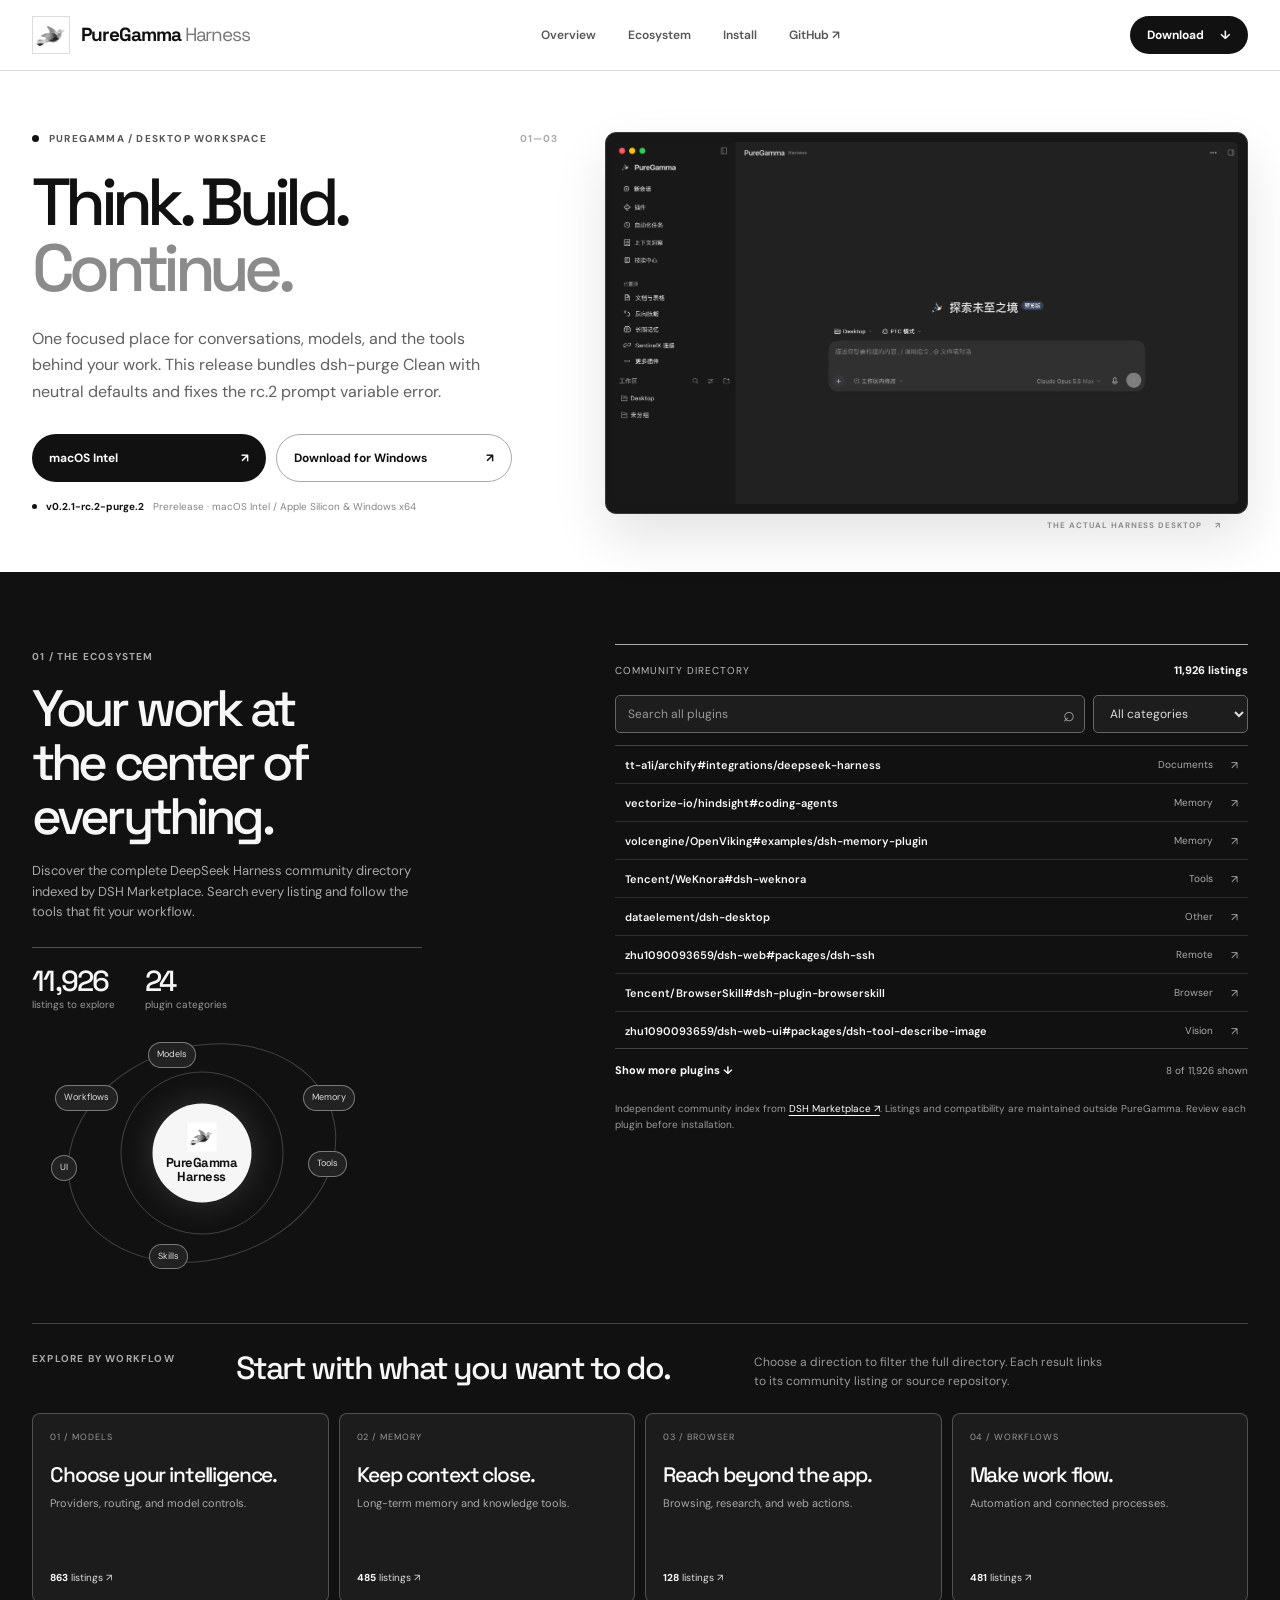
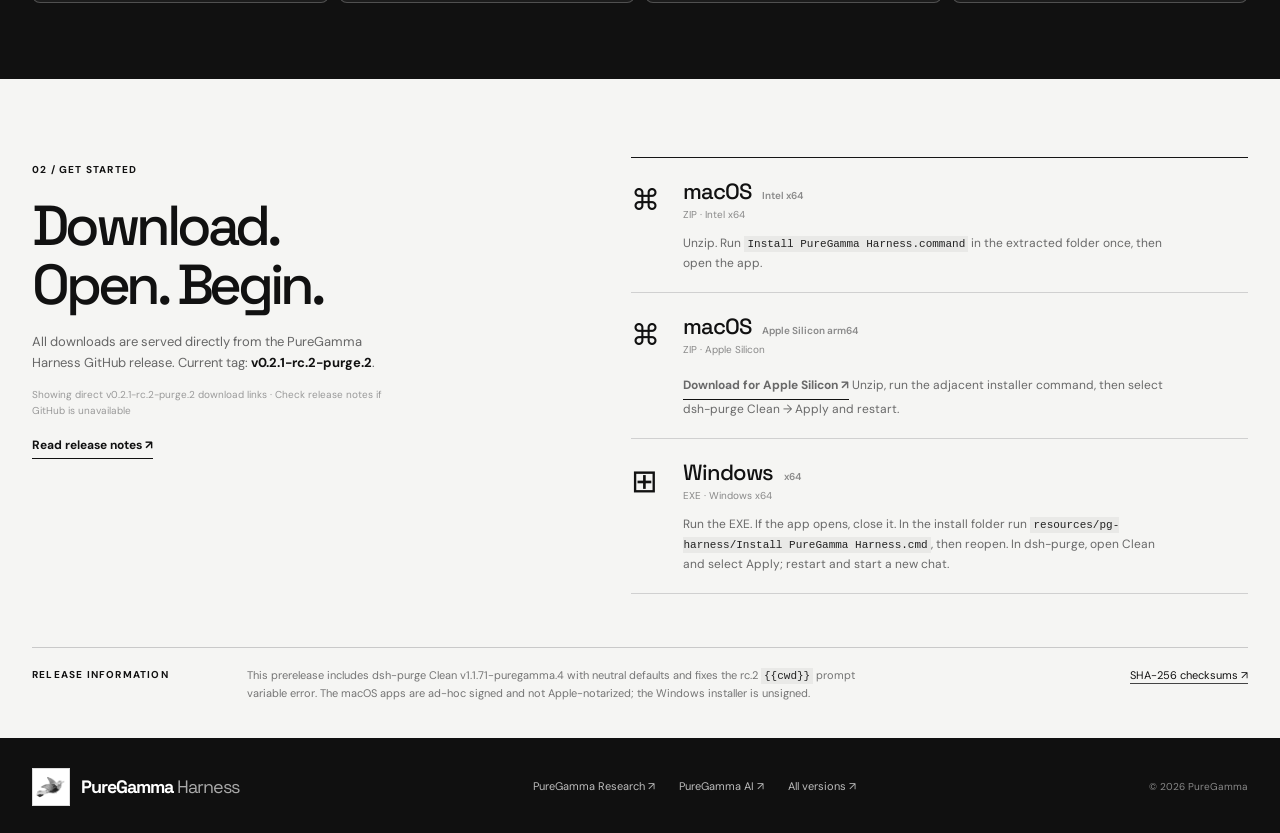
==== commit e47b282e: "Pin Harness downloads to published purge release" ====
--- a/harness/index.html
+++ b/harness/index.html
@@ -15,7 +15,7 @@
   <link rel="preconnect" href="https://fonts.gstatic.com" crossorigin>
   <link href="https://fonts.googleapis.com/css2?family=DM+Sans:wght@400;500;600;700&family=Space+Grotesk:wght@400;500;600;700&display=swap" rel="stylesheet">
   <link rel="stylesheet" href="./site.css?v=20261018e">
-  <script src="./site.js?v=20261021b" defer></script>
+  <script src="./site.js?v=20261023a" defer></script>
   <title>PureGamma Harness — Download for macOS and Windows</title>
 </head>
 <body>
@@ -85,7 +85,7 @@
 
     <section class="install" id="install" aria-labelledby="install-title">
       <div class="container install-grid">
-        <div class="install-intro"><span class="section-index">02 / GET STARTED</span><h2 id="install-title">Download.<br>Open. Begin.</h2><p>All downloads are served directly from the PureGamma Harness GitHub release. Current tag: <strong data-release-version>v0.2.1-rc.2-purge.2</strong>.</p><p class="release-status" data-release-state>Checking the latest GitHub tag…</p><a class="text-link" data-release-page href="https://github.com/xxxxxwater/PureGamma-harness/releases/tag/puregamma-harness-v0.2.1-rc.2-purge.2" target="_blank" rel="noopener noreferrer">Read release notes ↗</a></div>
+        <div class="install-intro"><span class="section-index">02 / GET STARTED</span><h2 id="install-title">Download.<br>Open. Begin.</h2><p>All downloads are served directly from the PureGamma Harness GitHub release. Current tag: <strong data-release-version>v0.2.1-rc.2-purge.2</strong>.</p><p class="release-status" data-release-state>Checking the published GitHub release…</p><a class="text-link" data-release-page href="https://github.com/xxxxxwater/PureGamma-harness/releases/tag/puregamma-harness-v0.2.1-rc.2-purge.2" target="_blank" rel="noopener noreferrer">Read release notes ↗</a></div>
         <div class="install-details">
           <article><div class="install-platform"><span class="platform-symbol">⌘</span><div><h3>macOS <small>Intel x64</small></h3><p data-file-macos>ZIP · Intel x64</p></div></div><p>Unzip. Run <code>Install PureGamma Harness.command</code> in the extracted folder once, then open the app.</p></article>
           <article><div class="install-platform"><span class="platform-symbol">⌘</span><div><h3>macOS <small>Apple Silicon arm64</small></h3><p data-file-arm64>ZIP · Apple Silicon</p></div></div><p><a class="text-link" data-download-arm64 href="https://github.com/xxxxxwater/PureGamma-harness/releases/download/puregamma-harness-v0.2.1-rc.2-purge.2/puregamma-harness-v0.2.1-rc.2-purge.2-macos-arm64.zip">Download for Apple Silicon ↗</a> Unzip, run the adjacent installer command, then select dsh-purge Clean → Apply and restart.</p></article>
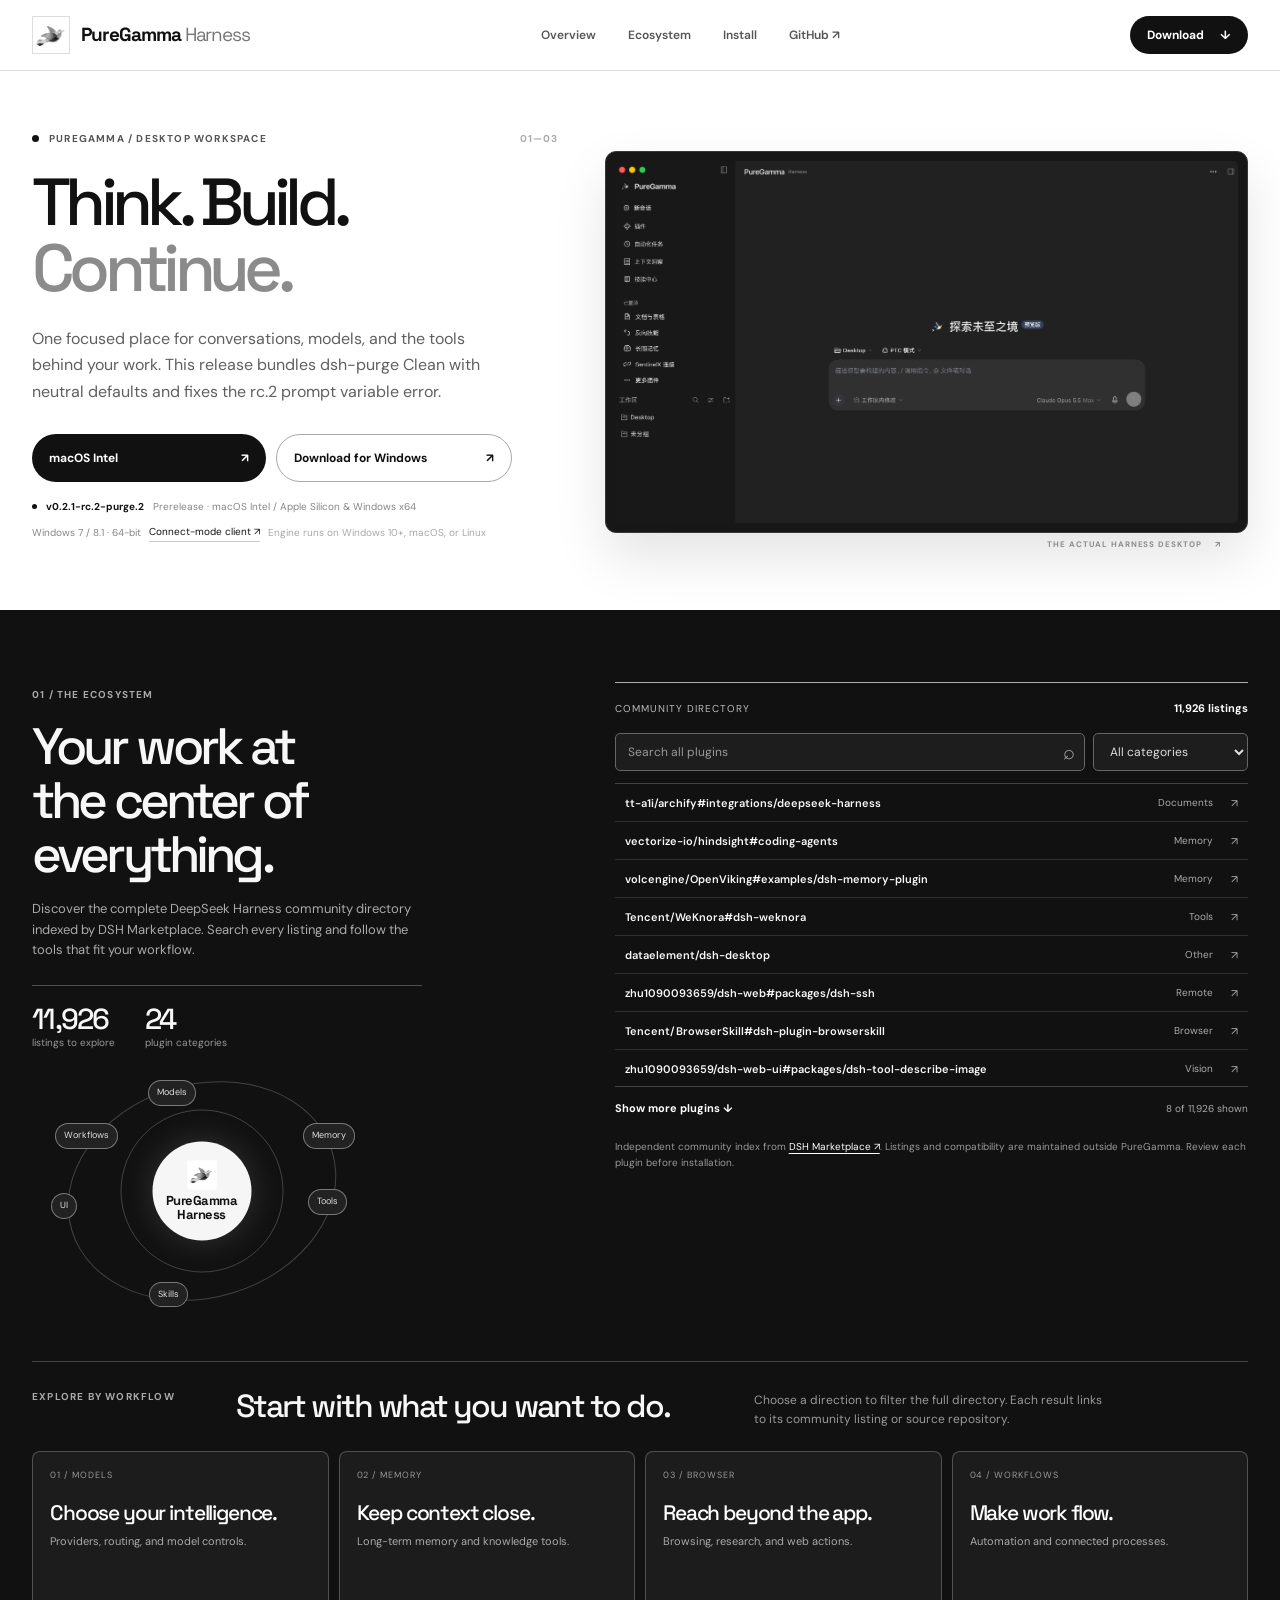
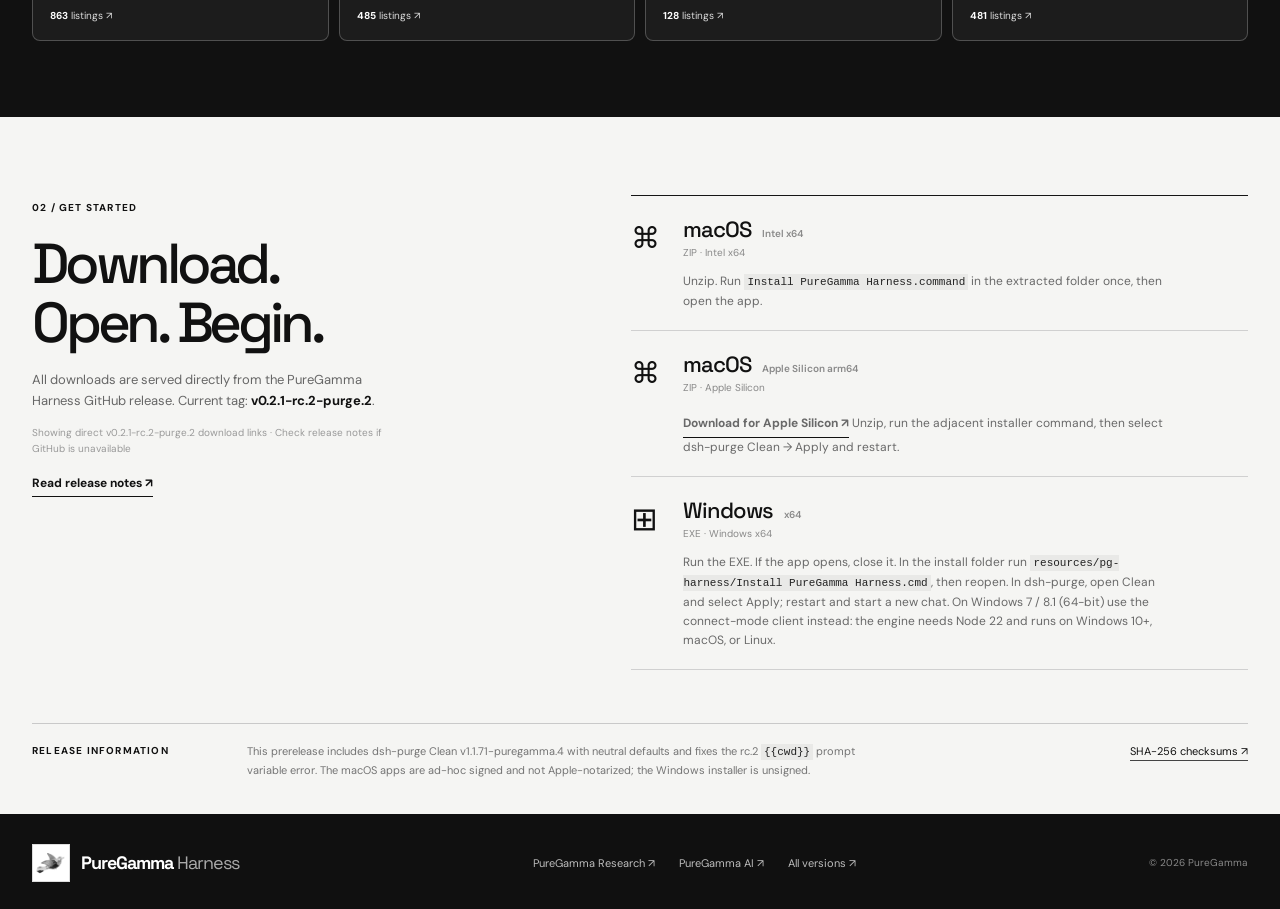
==== commit 8f4186e7: "Offer the Windows 7 connect-mode client on the Harness page" ====
--- a/harness/index.html
+++ b/harness/index.html
@@ -47,6 +47,7 @@
             <a class="button button-light" data-download-windows href="https://github.com/xxxxxwater/PureGamma-harness/releases/download/puregamma-harness-v0.2.1-rc.2-purge.2/puregamma-harness-v0.2.1-rc.2-purge.2-windows-x64.exe"><span>Download for Windows</span><span aria-hidden="true">↗</span></a>
           </div>
           <div class="version-line"><span class="version-dot"></span><strong data-release-version>v0.2.1-rc.2-purge.2</strong><span>Prerelease · macOS Intel / Apple Silicon & Windows x64</span></div>
+          <p class="win7-line"><span>Windows 7 / 8.1 · 64-bit</span><a data-download-win7 href="https://github.com/xxxxxwater/PureGamma-harness/releases/download/puregamma-harness-v0.2.1-rc.2-win7.1/puregamma-harness-v0.2.1-rc.2-win7.1-windows7-x64.zip">Connect-mode client ↗</a><span>Engine runs on Windows 10+, macOS, or Linux</span></p>
         </div>
         <div class="hero-visual">
           <img class="app-shot" src="./puregamma-harness-app.png" alt="Actual PureGamma Harness desktop application showing its conversation workspace and plugin navigation" width="2828" height="1796" fetchpriority="high">
@@ -89,7 +90,7 @@
         <div class="install-details">
           <article><div class="install-platform"><span class="platform-symbol">⌘</span><div><h3>macOS <small>Intel x64</small></h3><p data-file-macos>ZIP · Intel x64</p></div></div><p>Unzip. Run <code>Install PureGamma Harness.command</code> in the extracted folder once, then open the app.</p></article>
           <article><div class="install-platform"><span class="platform-symbol">⌘</span><div><h3>macOS <small>Apple Silicon arm64</small></h3><p data-file-arm64>ZIP · Apple Silicon</p></div></div><p><a class="text-link" data-download-arm64 href="https://github.com/xxxxxwater/PureGamma-harness/releases/download/puregamma-harness-v0.2.1-rc.2-purge.2/puregamma-harness-v0.2.1-rc.2-purge.2-macos-arm64.zip">Download for Apple Silicon ↗</a> Unzip, run the adjacent installer command, then select dsh-purge Clean → Apply and restart.</p></article>
-          <article><div class="install-platform"><span class="platform-symbol windows">⊞</span><div><h3>Windows <small>x64</small></h3><p data-file-windows>EXE · Windows x64</p></div></div><p>Run the EXE. If the app opens, close it. In the install folder run <code>resources/pg-harness/Install PureGamma Harness.cmd</code>, then reopen. In dsh-purge, open Clean and select Apply; restart and start a new chat.</p></article>
+          <article><div class="install-platform"><span class="platform-symbol windows">⊞</span><div><h3>Windows <small>x64</small></h3><p data-file-windows>EXE · Windows x64</p></div></div><p>Run the EXE. If the app opens, close it. In the install folder run <code>resources/pg-harness/Install PureGamma Harness.cmd</code>, then reopen. In dsh-purge, open Clean and select Apply; restart and start a new chat. On Windows 7 / 8.1 (64-bit) use the <a href="https://github.com/xxxxxwater/PureGamma-harness/releases/download/puregamma-harness-v0.2.1-rc.2-win7.1/puregamma-harness-v0.2.1-rc.2-win7.1-windows7-x64.zip">connect-mode client</a> instead: the engine needs Node 22 and runs on Windows 10+, macOS, or Linux.</p></article>
         </div>
       </div>
       <div class="container release-note"><span>RELEASE INFORMATION</span><p>This prerelease includes dsh-purge Clean v1.1.71-puregamma.4 with neutral defaults and fixes the rc.2 <code>{{cwd}}</code> prompt variable error. The macOS apps are ad-hoc signed and not Apple-notarized; the Windows installer is unsigned.</p><a data-checksums href="https://github.com/xxxxxwater/PureGamma-harness/releases/download/puregamma-harness-v0.2.1-rc.2-purge.2/SHA256SUMS" target="_blank" rel="noopener noreferrer">SHA-256 checksums ↗</a></div>
--- a/harness/site.css
+++ b/harness/site.css
@@ -38,6 +38,10 @@
 .button[aria-disabled="true"]{opacity:.45;pointer-events:none}
 .version-line{display:flex;align-items:center;gap:9px;font-size:10px;color:#858585;margin-top:17px;white-space:nowrap}
 .version-line strong{color:#111}
+.win7-line{display:flex;flex-wrap:wrap;align-items:center;gap:8px;font-size:10px;color:#858585;margin-top:10px;line-height:1.6}
+.win7-line a{color:#111;text-decoration:none;border-bottom:1px solid rgba(17,17,17,.22);padding-bottom:1px}
+.win7-line a:hover{border-bottom-color:#111}
+.win7-line span:last-child{color:#a8a8a8}
 .version-dot{width:5px;height:5px;flex-basis:5px}
 .hero-visual{min-width:0;position:relative;padding:9px;background:#171717;border:1px solid #383838;border-radius:11px;box-shadow:0 24px 54px #0000001c}
 .app-shot{display:block;width:100%;height:auto;aspect-ratio:1.72;object-fit:cover;object-position:center top;border-radius:5px}
